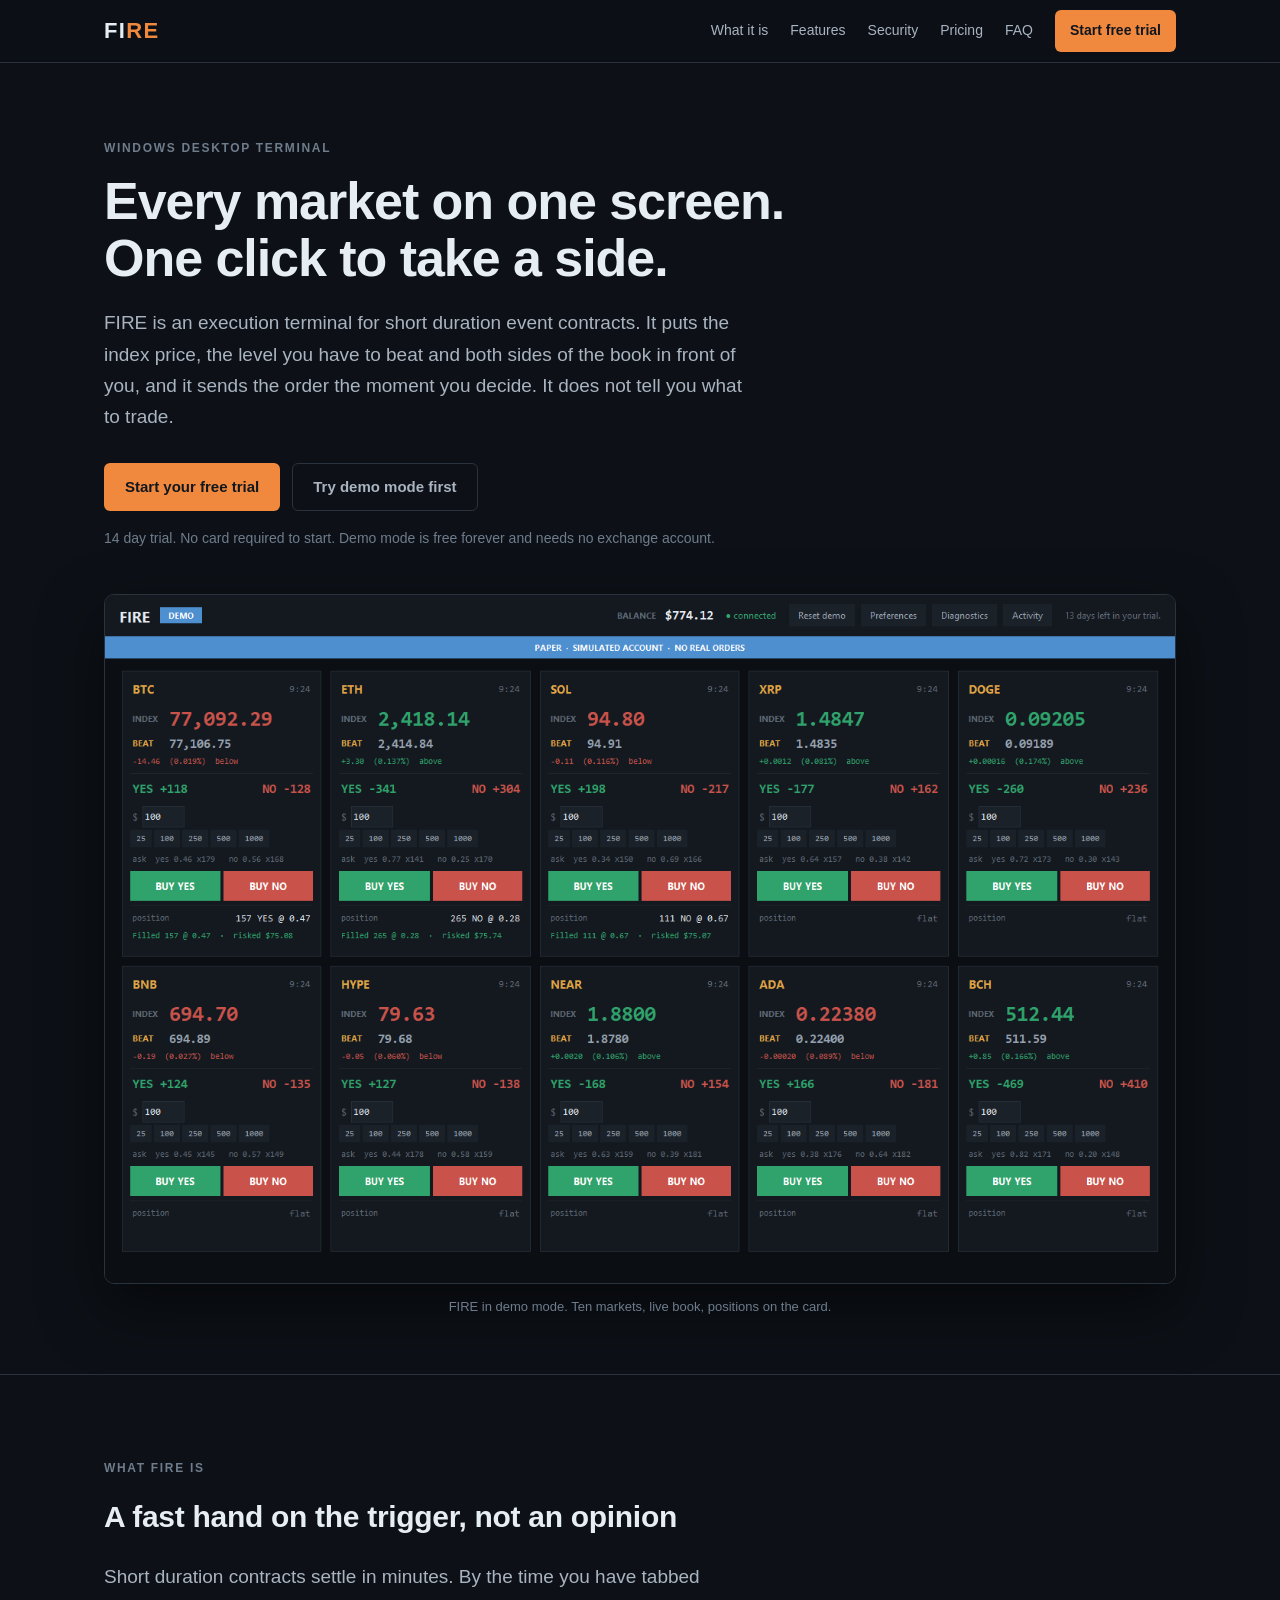
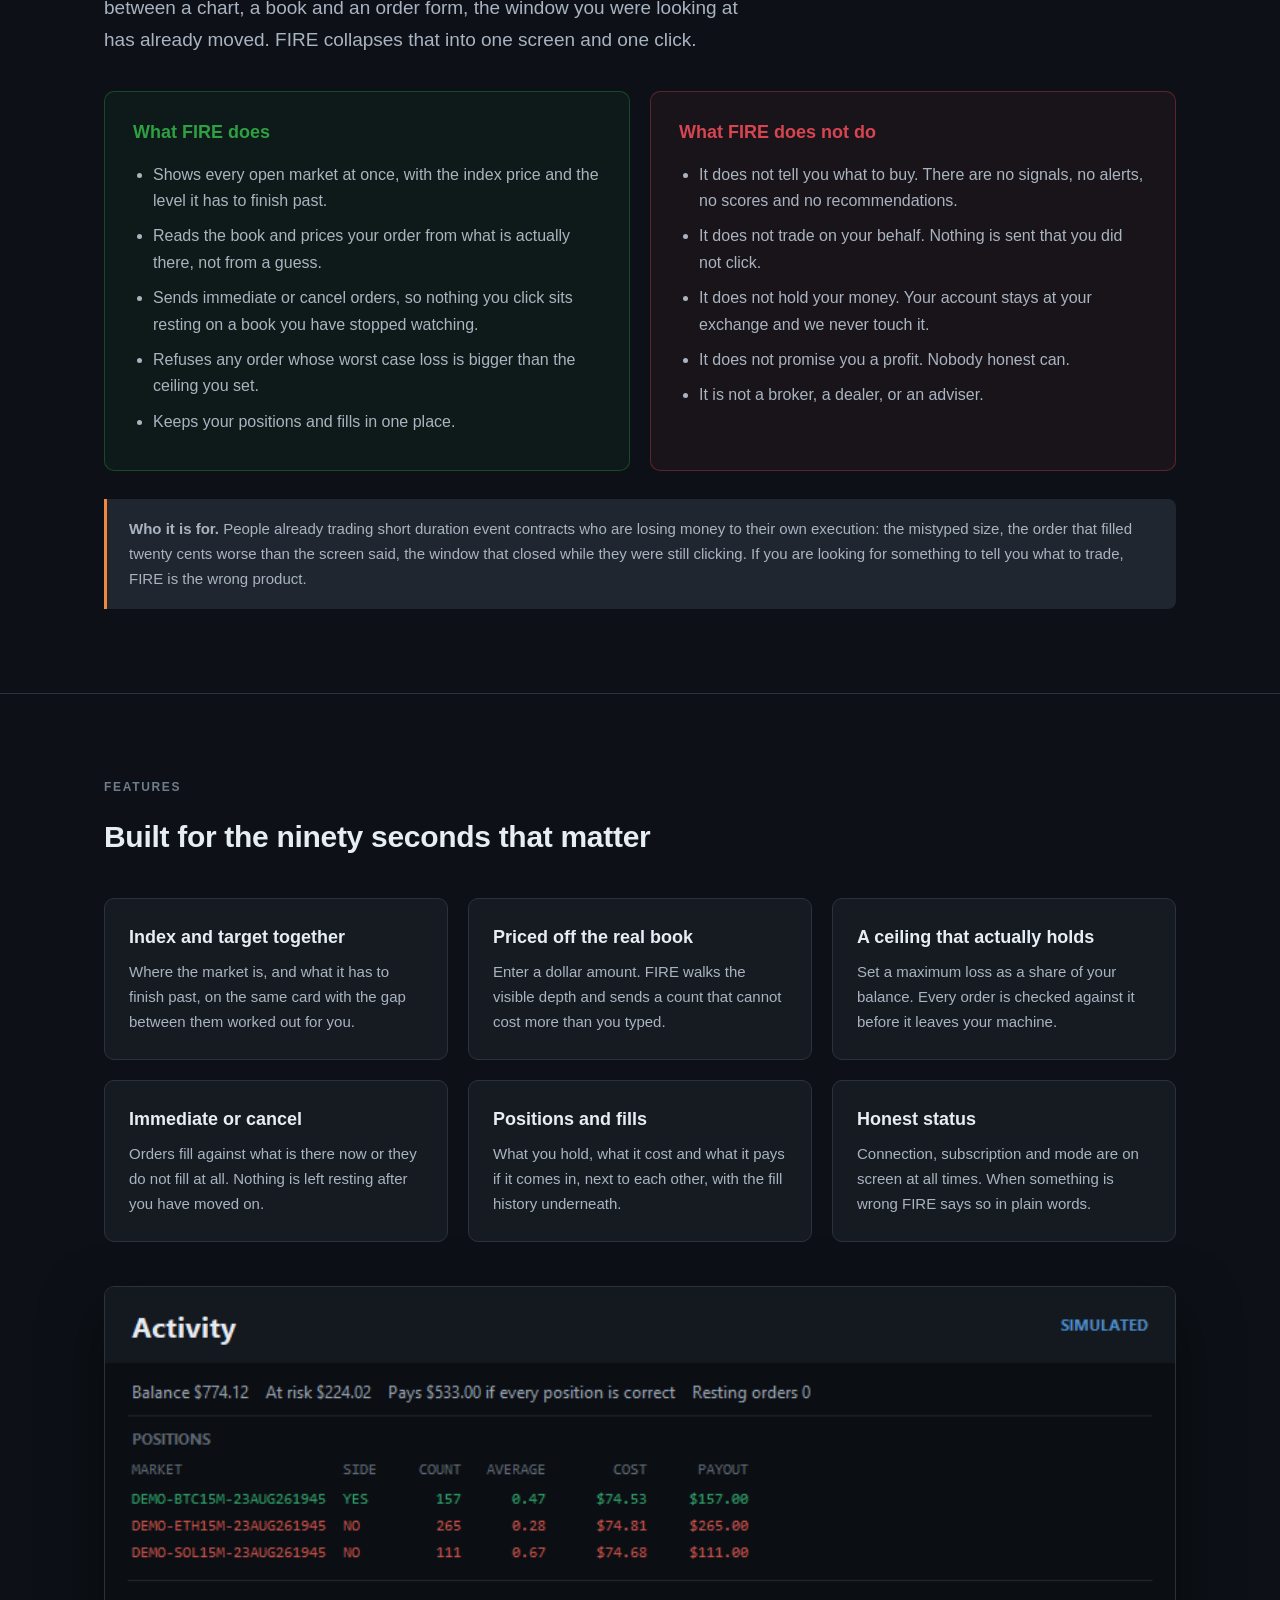
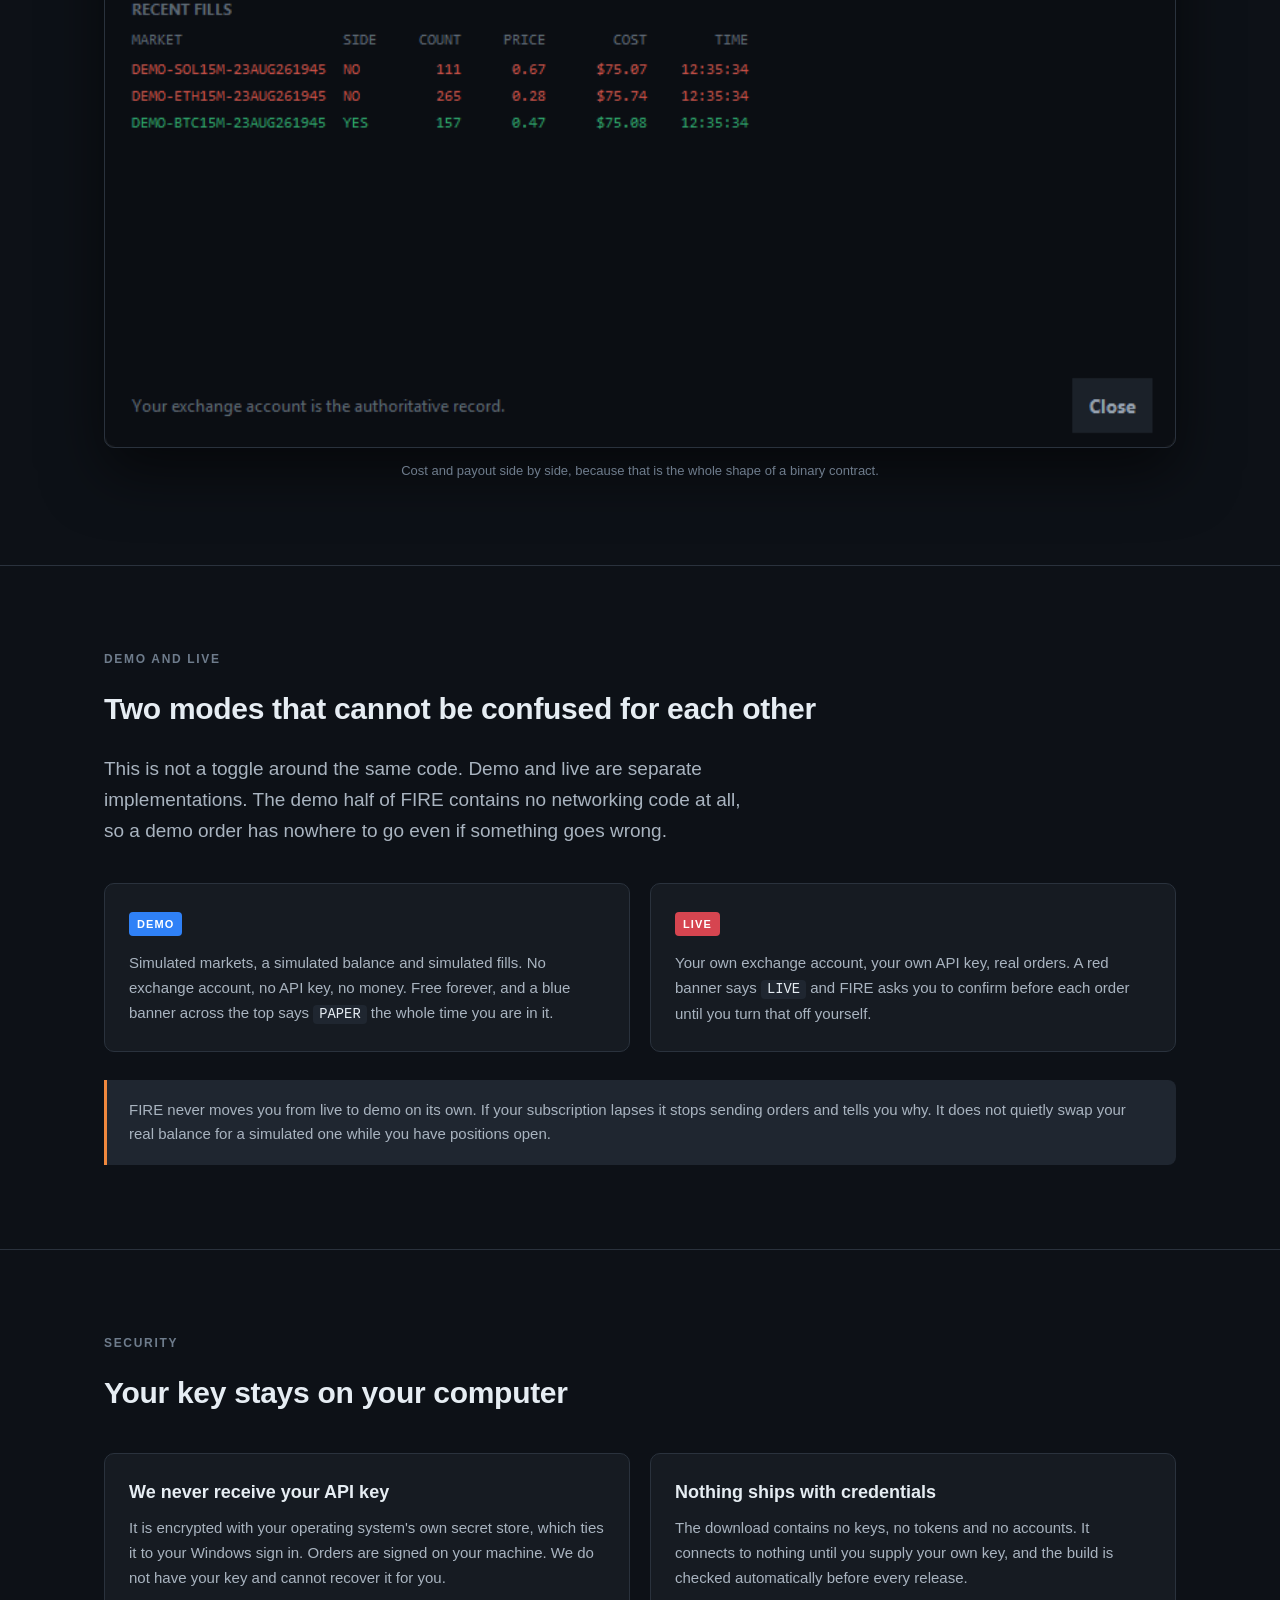
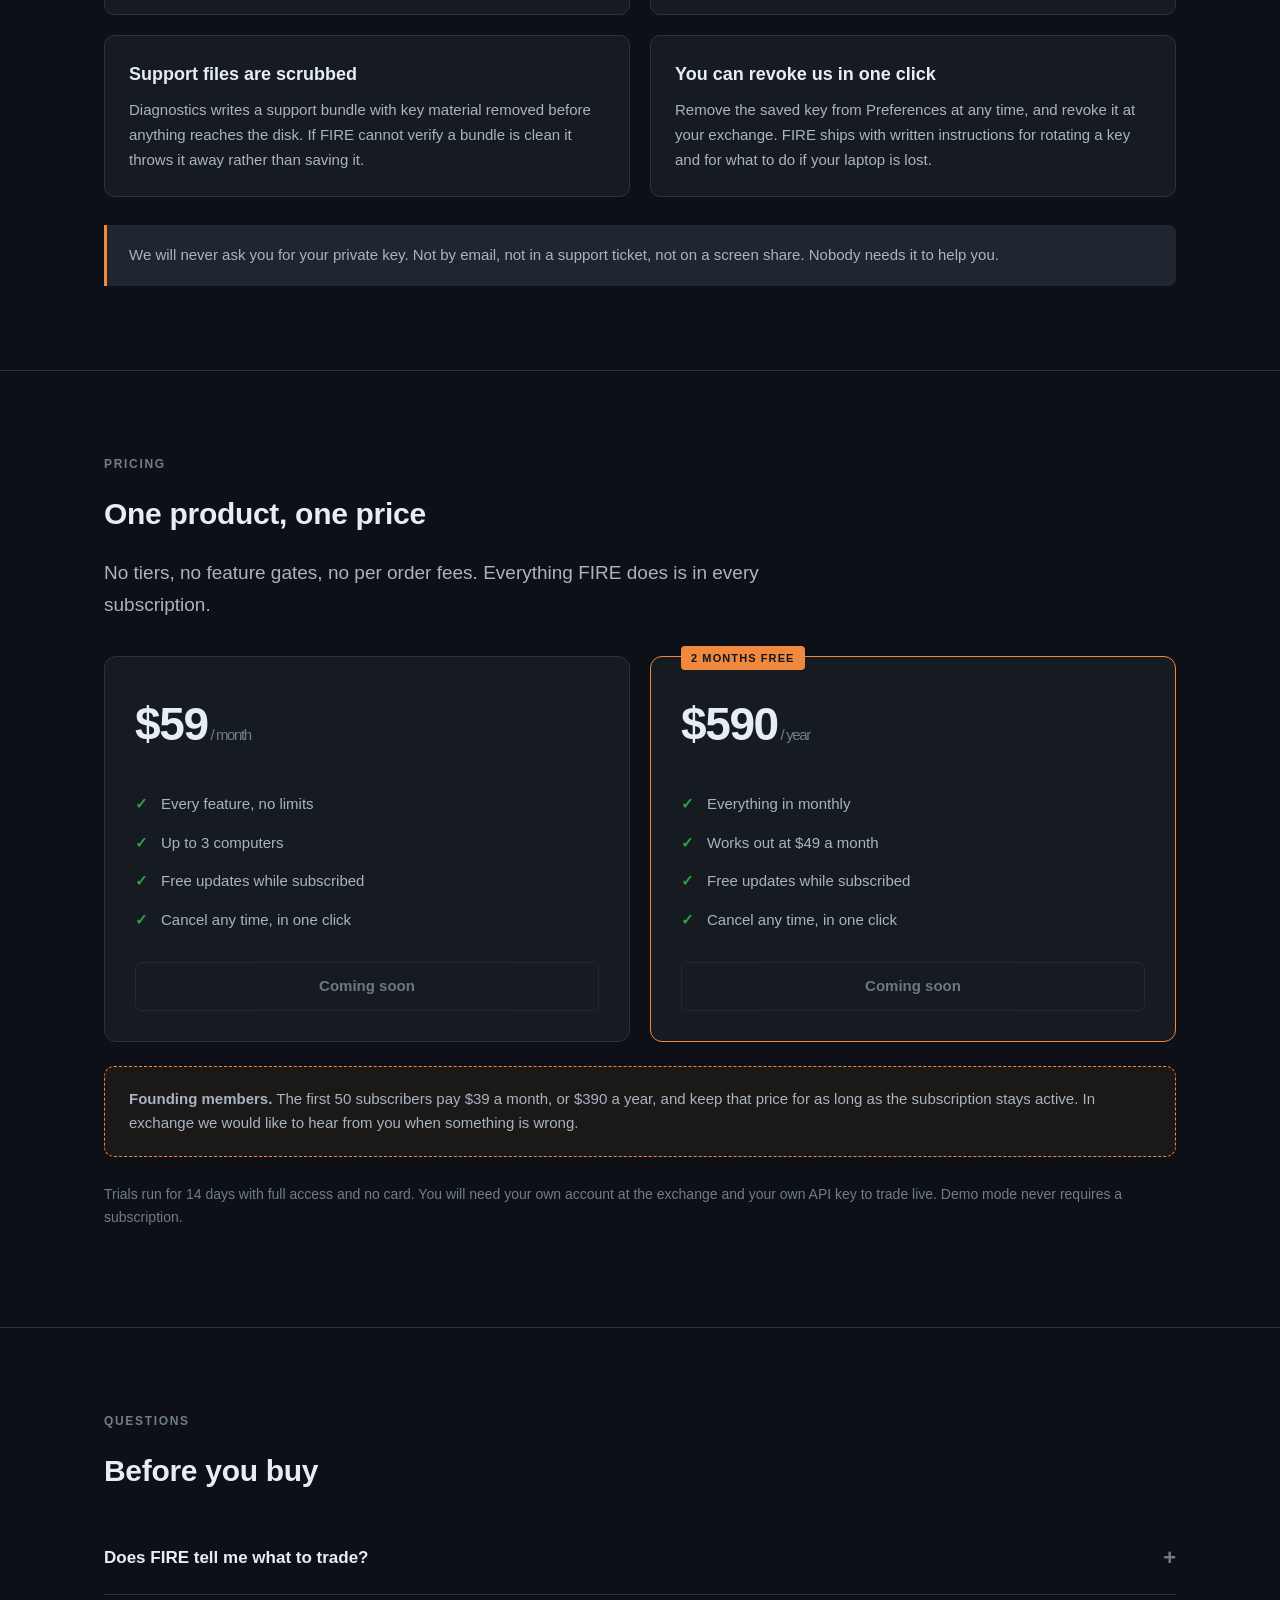
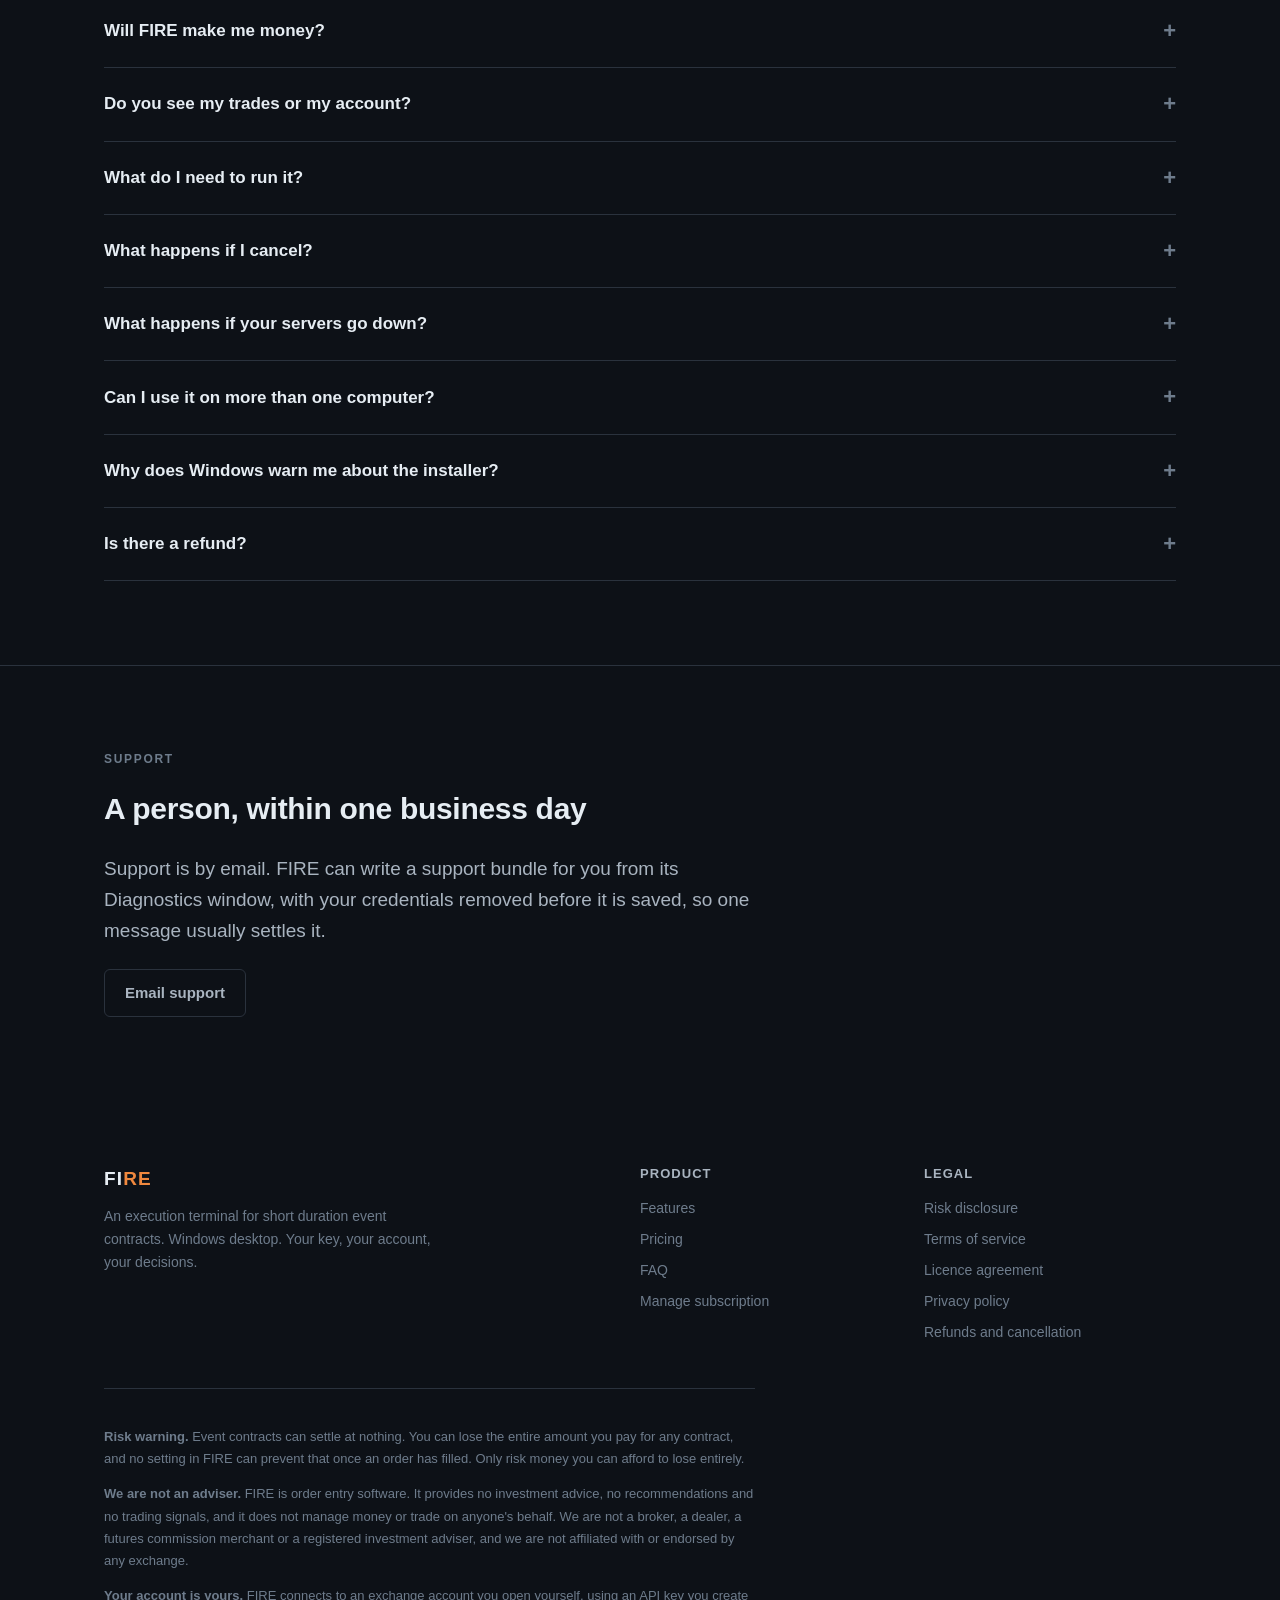
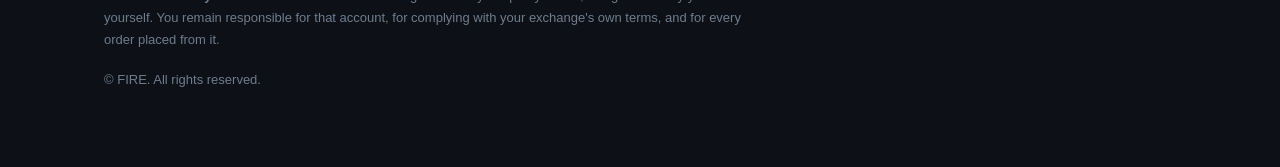
==== site/index.html @ d465eddd "Everything needed to sell FIRE, except the parts only Nima can do The website. Static, no framework," ====
<!doctype html>
<html lang="en">
<head>
<meta charset="utf-8">
<meta name="viewport" content="width=device-width, initial-scale=1">
<title>FIRE — execution terminal for short duration event contracts</title>
<meta name="description" content="FIRE is a Windows execution terminal for short duration event contracts. Every open market on one screen, one click to buy either side, and a loss ceiling checked before every order.">
<link rel="stylesheet" href="style.css">
</head>
<body>

<header>
  <div class="wrap bar">
    <div class="logo">FI<span>RE</span></div>
    <nav>
      <a href="#what">What it is</a>
      <a href="#features">Features</a>
      <a href="#security">Security</a>
      <a href="#pricing">Pricing</a>
      <a href="#faq">FAQ</a>
      <a class="btn btn-primary btn-sm" href="#pricing">Start free trial</a>
    </nav>
  </div>
</header>

<!-- ==================================================================== -->
<section class="hero">
  <div class="wrap">
    <div class="eyebrow">Windows desktop terminal</div>
    <h1>Every market on one screen.<br>One click to take a side.</h1>
    <p class="lede">
      FIRE is an execution terminal for short duration event contracts. It puts
      the index price, the level you have to beat and both sides of the book in
      front of you, and it sends the order the moment you decide. It does not
      tell you what to trade.
    </p>
    <div class="cta">
      <a class="btn btn-primary" href="#pricing">Start your free trial</a>
      <a class="btn btn-ghost" href="#demo">Try demo mode first</a>
    </div>
    <p class="hero-note">
      14 day trial. No card required to start. Demo mode is free forever and
      needs no exchange account.
    </p>

    <figure>
      <img src="img/terminal.png" alt="The FIRE terminal showing ten crypto markets with index price, strike, book prices and one click buy buttons">
      <figcaption>FIRE in demo mode. Ten markets, live book, positions on the card.</figcaption>
    </figure>
  </div>
</section>

<!-- ==================================================================== -->
<section id="what">
  <div class="wrap">
    <div class="eyebrow">What FIRE is</div>
    <h2>A fast hand on the trigger, not an opinion</h2>
    <p class="lede">
      Short duration contracts settle in minutes. By the time you have tabbed
      between a chart, a book and an order form, the window you were looking at
      has already moved. FIRE collapses that into one screen and one click.
    </p>

    <div class="grid g2" style="margin-top:36px">
      <div class="does">
        <h3>What FIRE does</h3>
        <ul>
          <li>Shows every open market at once, with the index price and the
              level it has to finish past.</li>
          <li>Reads the book and prices your order from what is actually there,
              not from a guess.</li>
          <li>Sends immediate or cancel orders, so nothing you click sits
              resting on a book you have stopped watching.</li>
          <li>Refuses any order whose worst case loss is bigger than the ceiling
              you set.</li>
          <li>Keeps your positions and fills in one place.</li>
        </ul>
      </div>
      <div class="doesnt">
        <h3>What FIRE does not do</h3>
        <ul>
          <li>It does not tell you what to buy. There are no signals, no
              alerts, no scores and no recommendations.</li>
          <li>It does not trade on your behalf. Nothing is sent that you did
              not click.</li>
          <li>It does not hold your money. Your account stays at your exchange
              and we never touch it.</li>
          <li>It does not promise you a profit. Nobody honest can.</li>
          <li>It is not a broker, a dealer, or an adviser.</li>
        </ul>
      </div>
    </div>

    <div class="callout">
      <strong>Who it is for.</strong> People already trading short duration
      event contracts who are losing money to their own execution: the mistyped
      size, the order that filled twenty cents worse than the screen said, the
      window that closed while they were still clicking. If you are looking for
      something to tell you what to trade, FIRE is the wrong product.
    </div>
  </div>
</section>

<!-- ==================================================================== -->
<section id="features">
  <div class="wrap">
    <div class="eyebrow">Features</div>
    <h2>Built for the ninety seconds that matter</h2>

    <div class="grid g3">
      <div class="card">
        <h3>Index and target together</h3>
        <p>Where the market is, and what it has to finish past, on the same
        card with the gap between them worked out for you.</p>
      </div>
      <div class="card">
        <h3>Priced off the real book</h3>
        <p>Enter a dollar amount. FIRE walks the visible depth and sends a
        count that cannot cost more than you typed.</p>
      </div>
      <div class="card">
        <h3>A ceiling that actually holds</h3>
        <p>Set a maximum loss as a share of your balance. Every order is checked
        against it before it leaves your machine.</p>
      </div>
      <div class="card">
        <h3>Immediate or cancel</h3>
        <p>Orders fill against what is there now or they do not fill at all.
        Nothing is left resting after you have moved on.</p>
      </div>
      <div class="card">
        <h3>Positions and fills</h3>
        <p>What you hold, what it cost and what it pays if it comes in, next to
        each other, with the fill history underneath.</p>
      </div>
      <div class="card">
        <h3>Honest status</h3>
        <p>Connection, subscription and mode are on screen at all times. When
        something is wrong FIRE says so in plain words.</p>
      </div>
    </div>

    <figure>
      <img src="img/activity.png" alt="The FIRE activity window listing open positions with cost and payout, and a list of recent fills">
      <figcaption>Cost and payout side by side, because that is the whole shape
      of a binary contract.</figcaption>
    </figure>
  </div>
</section>

<!-- ==================================================================== -->
<section id="demo">
  <div class="wrap">
    <div class="eyebrow">Demo and live</div>
    <h2>Two modes that cannot be confused for each other</h2>
    <p class="lede">
      This is not a toggle around the same code. Demo and live are separate
      implementations. The demo half of FIRE contains no networking code at
      all, so a demo order has nowhere to go even if something goes wrong.
    </p>

    <div class="grid g2" style="margin-top:36px">
      <div class="card">
        <h3><span class="tag tag-demo">Demo</span></h3>
        <p style="margin-top:14px">
          Simulated markets, a simulated balance and simulated fills. No
          exchange account, no API key, no money. Free forever, and a blue
          banner across the top says <span class="mono">PAPER</span> the whole
          time you are in it.
        </p>
      </div>
      <div class="card">
        <h3><span class="tag tag-live">Live</span></h3>
        <p style="margin-top:14px">
          Your own exchange account, your own API key, real orders. A red
          banner says <span class="mono">LIVE</span> and FIRE asks you to
          confirm before each order until you turn that off yourself.
        </p>
      </div>
    </div>

    <div class="callout">
      FIRE never moves you from live to demo on its own. If your subscription
      lapses it stops sending orders and tells you why. It does not quietly
      swap your real balance for a simulated one while you have positions open.
    </div>
  </div>
</section>

<!-- ==================================================================== -->
<section id="security">
  <div class="wrap">
    <div class="eyebrow">Security</div>
    <h2>Your key stays on your computer</h2>

    <div class="grid g2" style="margin-top:36px">
      <div class="card">
        <h3>We never receive your API key</h3>
        <p>It is encrypted with your operating system's own secret store, which
        ties it to your Windows sign in. Orders are signed on your machine. We
        do not have your key and cannot recover it for you.</p>
      </div>
      <div class="card">
        <h3>Nothing ships with credentials</h3>
        <p>The download contains no keys, no tokens and no accounts. It connects
        to nothing until you supply your own key, and the build is checked
        automatically before every release.</p>
      </div>
      <div class="card">
        <h3>Support files are scrubbed</h3>
        <p>Diagnostics writes a support bundle with key material removed before
        anything reaches the disk. If FIRE cannot verify a bundle is clean it
        throws it away rather than saving it.</p>
      </div>
      <div class="card">
        <h3>You can revoke us in one click</h3>
        <p>Remove the saved key from Preferences at any time, and revoke it at
        your exchange. FIRE ships with written instructions for rotating a key
        and for what to do if your laptop is lost.</p>
      </div>
    </div>

    <div class="callout">
      We will never ask you for your private key. Not by email, not in a support
      ticket, not on a screen share. Nobody needs it to help you.
    </div>
  </div>
</section>

<!-- ==================================================================== -->
<section id="pricing">
  <div class="wrap">
    <div class="eyebrow">Pricing</div>
    <h2>One product, one price</h2>
    <p class="lede">
      No tiers, no feature gates, no per order fees. Everything FIRE does is in
      every subscription.
    </p>

    <div class="prices">
      <div class="price">
        <div class="amount">$59<span class="per"> / month</span></div>
        <ul>
          <li>Every feature, no limits</li>
          <li>Up to 3 computers</li>
          <li>Free updates while subscribed</li>
          <li>Cancel any time, in one click</li>
        </ul>
        <a class="btn btn-ghost" href="#" data-plan="monthly">Start free trial</a>
      </div>

      <div class="price featured">
        <div class="flag">2 months free</div>
        <div class="amount">$590<span class="per"> / year</span></div>
        <ul>
          <li>Everything in monthly</li>
          <li>Works out at $49 a month</li>
          <li>Free updates while subscribed</li>
          <li>Cancel any time, in one click</li>
        </ul>
        <a class="btn btn-primary" href="#" data-plan="annual">Start free trial</a>
      </div>
    </div>

    <div class="founding">
      <strong>Founding members.</strong> The first 50 subscribers pay $39 a
      month, or $390 a year, and keep that price for as long as the subscription
      stays active. In exchange we would like to hear from you when something is
      wrong.
    </div>

    <p style="margin-top:26px; color:var(--text-faint); font-size:14px">
      Trials run for 14 days with full access and no card. You will need your
      own account at the exchange and your own API key to trade live. Demo mode
      never requires a subscription.
    </p>
  </div>
</section>

<!-- ==================================================================== -->
<section id="faq">
  <div class="wrap">
    <div class="eyebrow">Questions</div>
    <h2>Before you buy</h2>

    <div style="margin-top:26px">
      <details>
        <summary>Does FIRE tell me what to trade?</summary>
        <p>No, and it never will. FIRE has no signals, no scores, no alerts and
        no recommendations. It shows you the market and sends the order you
        click. Every trading decision is yours.</p>
      </details>
      <details>
        <summary>Will FIRE make me money?</summary>
        <p>We have no idea, and anyone who tells you otherwise about any trading
        product is selling you something. FIRE is a tool for placing orders
        faster and more precisely than a browser lets you. What you do with it
        is up to you, and you can lose the entire amount you risk on any
        contract.</p>
      </details>
      <details>
        <summary>Do you see my trades or my account?</summary>
        <p>No. FIRE runs on your computer and talks to your exchange directly
        using your key. We do not receive your orders, your positions, your
        balance or your key. The only thing our servers know about you is
        whether your subscription is paid.</p>
      </details>
      <details>
        <summary>What do I need to run it?</summary>
        <p>Windows 10 or 11 and an account at a supported exchange with an API
        key you create yourself. There is nothing to install beyond the
        installer: no Python, no command line, no configuration files.</p>
      </details>
      <details>
        <summary>What happens if I cancel?</summary>
        <p>You keep access until the end of the period you have paid for, then
        FIRE stops sending orders and tells you why. Nothing is closed and
        nothing is sold. Positions you hold stay open at your exchange, where
        you manage them as normal. Demo mode keeps working.</p>
      </details>
      <details>
        <summary>What happens if your servers go down?</summary>
        <p>FIRE keeps working. Your subscription is confirmed with a signed
        token that stays valid for several days without a check, precisely so
        an outage on our side cannot lock you out of a position on yours.</p>
      </details>
      <details>
        <summary>Can I use it on more than one computer?</summary>
        <p>Yes, up to three. If you need to move to a new machine beyond that,
        write to us and we will free one up.</p>
      </details>
      <details>
        <summary>Why does Windows warn me about the installer?</summary>
        <p>Windows shows that warning for any installer it has not seen many
        times before. Choose More info, then Run anyway. We are working on a
        signing certificate, which is what removes it.</p>
      </details>
      <details>
        <summary>Is there a refund?</summary>
        <p>The trial exists so you can find out before paying. If something is
        genuinely wrong in your first week of a paid subscription, write to us
        and we will refund it.</p>
      </details>
    </div>
  </div>
</section>

<!-- ==================================================================== -->
<section id="support">
  <div class="wrap">
    <div class="eyebrow">Support</div>
    <h2>A person, within one business day</h2>
    <p class="lede">
      Support is by email. FIRE can write a support bundle for you from its
      Diagnostics window, with your credentials removed before it is saved, so
      one message usually settles it.
    </p>
    <p style="margin-top:22px">
      <a class="btn btn-ghost" href="mailto:SUPPORT_EMAIL">Email support</a>
    </p>
  </div>
</section>

<!-- ==================================================================== -->
<footer>
  <div class="wrap">
    <div class="foot-grid">
      <div>
        <div class="logo" style="font-size:19px">FI<span>RE</span></div>
        <p style="margin-top:10px; max-width:44ch">
          An execution terminal for short duration event contracts. Windows
          desktop. Your key, your account, your decisions.
        </p>
      </div>
      <div>
        <h4>Product</h4>
        <ul>
          <li><a href="#features">Features</a></li>
          <li><a href="#pricing">Pricing</a></li>
          <li><a href="#faq">FAQ</a></li>
          <li><a href="/account">Manage subscription</a></li>
        </ul>
      </div>
      <div>
        <h4>Legal</h4>
        <ul>
          <li><a href="/legal/risk">Risk disclosure</a></li>
          <li><a href="/legal/terms">Terms of service</a></li>
          <li><a href="/legal/licence">Licence agreement</a></li>
          <li><a href="/legal/privacy">Privacy policy</a></li>
          <li><a href="/legal/refunds">Refunds and cancellation</a></li>
        </ul>
      </div>
    </div>

    <div class="disclaimer">
      <p><strong>Risk warning.</strong> Event contracts can settle at nothing.
      You can lose the entire amount you pay for any contract, and no setting in
      FIRE can prevent that once an order has filled. Only risk money you can
      afford to lose entirely.</p>
      <p><strong>We are not an adviser.</strong> FIRE is order entry software.
      It provides no investment advice, no recommendations and no trading
      signals, and it does not manage money or trade on anyone's behalf. We are
      not a broker, a dealer, a futures commission merchant or a registered
      investment adviser, and we are not affiliated with or endorsed by any
      exchange.</p>
      <p><strong>Your account is yours.</strong> FIRE connects to an exchange
      account you open yourself, using an API key you create yourself. You
      remain responsible for that account, for complying with your exchange's
      own terms, and for every order placed from it.</p>
      <p style="margin-top:18px">© FIRE. All rights reserved.</p>
    </div>
  </div>
</footer>

<script src="config.js"></script>
<script>
// Checkout is started by the licence service, which creates the Stripe session.
// The site never holds a Stripe key and never sees a card.
document.querySelectorAll('[data-plan]').forEach(function (el) {
  el.addEventListener('click', function (event) {
    event.preventDefault();
    var plan = el.getAttribute('data-plan');
    var original = el.textContent;
    el.textContent = 'Opening checkout...';
    fetch(window.FIRE_API + '/checkout', {
      method: 'POST',
      headers: { 'Content-Type': 'application/json' },
      body: JSON.stringify({ plan: plan })
    }).then(function (r) {
      if (!r.ok) { throw new Error('checkout unavailable'); }
      return r.json();
    }).then(function (data) {
      if (data.url) { window.location = data.url; }
      else { throw new Error('no url'); }
    }).catch(function () {
      el.textContent = original;
      alert('Checkout is not available at the moment. Please try again in a '
          + 'minute, or email support and we will sort it out.');
    });
  });
});
</script>
</body>
</html>
---- site/style.css ----
/* FIRE marketing site.
   One stylesheet, no framework, no external requests. The terminal's own
   palette, so the site and the product look like the same thing. */

:root {
  --ground: #0d1117;
  --panel: #161b22;
  --panel-hi: #1f2630;
  --rule: #2a323d;
  --text: #e6edf3;
  --text-dim: #a9b4c0;
  --text-faint: #6e7c8c;
  --accent: #f0883e;
  --yes: #2ea043;
  --no: #d64550;
  --live: #d64550;
  --demo: #2f81f7;
  --max: 1120px;
}

* { box-sizing: border-box; }

html { scroll-behavior: smooth; }

body {
  margin: 0;
  background: var(--ground);
  color: var(--text);
  font: 16px/1.65 -apple-system, BlinkMacSystemFont, "Segoe UI", Roboto,
        Helvetica, Arial, sans-serif;
  -webkit-font-smoothing: antialiased;
}

a { color: var(--accent); text-decoration: none; }
a:hover { text-decoration: underline; }

.wrap { max-width: var(--max); margin: 0 auto; padding: 0 24px; }

/* -- header ------------------------------------------------------------- */
header {
  position: sticky; top: 0; z-index: 50;
  background: rgba(13, 17, 23, 0.92);
  backdrop-filter: blur(8px);
  border-bottom: 1px solid var(--rule);
}
.bar { display: flex; align-items: center; gap: 28px; height: 62px; }
.logo {
  font-weight: 800; font-size: 22px; letter-spacing: 0.06em;
  color: var(--text);
}
.logo span { color: var(--accent); }
nav { display: flex; gap: 22px; margin-left: auto; align-items: center; }
nav a { color: var(--text-dim); font-size: 14px; }
nav a:hover { color: var(--text); text-decoration: none; }

.btn {
  display: inline-block; border-radius: 6px; font-weight: 600;
  padding: 11px 20px; font-size: 15px; border: 1px solid transparent;
  cursor: pointer; text-align: center;
}
.btn-primary { background: var(--accent); color: #12171e; }
.btn-primary:hover { background: #ff9a52; text-decoration: none; }
.btn-ghost { border-color: var(--rule); color: var(--text-dim); background: transparent; }
.btn-ghost:hover { border-color: var(--text-faint); color: var(--text); text-decoration: none; }
.btn-sm { padding: 8px 14px; font-size: 14px; }

/* -- sections ----------------------------------------------------------- */
section { padding: 84px 0; border-bottom: 1px solid var(--rule); }
section:last-of-type { border-bottom: 0; }
h1 { font-size: 52px; line-height: 1.1; margin: 0 0 20px; letter-spacing: -0.02em; }
h2 { font-size: 30px; margin: 0 0 12px; letter-spacing: -0.01em; }
h3 { font-size: 18px; margin: 0 0 8px; }
.lede { font-size: 19px; color: var(--text-dim); max-width: 62ch; }
.eyebrow {
  font-size: 12px; letter-spacing: 0.14em; text-transform: uppercase;
  color: var(--text-faint); margin-bottom: 14px; font-weight: 700;
}

.hero { padding-top: 76px; padding-bottom: 56px; }
.hero .cta { display: flex; gap: 12px; margin-top: 30px; flex-wrap: wrap; }
.hero-note { margin-top: 16px; font-size: 14px; color: var(--text-faint); }

figure { margin: 44px 0 0; }
figure img {
  width: 100%; height: auto; display: block;
  border: 1px solid var(--rule); border-radius: 10px;
  box-shadow: 0 24px 60px rgba(0, 0, 0, 0.55);
}
figcaption {
  margin-top: 12px; font-size: 13px; color: var(--text-faint); text-align: center;
}

.grid { display: grid; gap: 20px; margin-top: 36px; }
.g2 { grid-template-columns: repeat(2, 1fr); }
.g3 { grid-template-columns: repeat(3, 1fr); }

.card {
  background: var(--panel); border: 1px solid var(--rule);
  border-radius: 10px; padding: 24px;
}
.card h3 { color: var(--text); }
.card p { margin: 0; color: var(--text-dim); font-size: 15px; }

.does, .doesnt { border-radius: 10px; padding: 26px 28px; border: 1px solid var(--rule); }
.does { background: rgba(46, 160, 67, 0.06); border-color: rgba(46, 160, 67, 0.35); }
.doesnt { background: rgba(214, 69, 80, 0.06); border-color: rgba(214, 69, 80, 0.35); }
.does h3 { color: var(--yes); }
.doesnt h3 { color: var(--no); }
.does ul, .doesnt ul { margin: 14px 0 0; padding-left: 20px; color: var(--text-dim); }
.does li, .doesnt li { margin-bottom: 9px; }

.tag {
  display: inline-block; font-size: 11px; font-weight: 700; letter-spacing: 0.1em;
  padding: 3px 8px; border-radius: 4px; text-transform: uppercase;
}
.tag-demo { background: var(--demo); color: #fff; }
.tag-live { background: var(--live); color: #fff; }

/* -- pricing ------------------------------------------------------------ */
.prices { display: grid; grid-template-columns: repeat(2, 1fr); gap: 20px; margin-top: 36px; }
.price {
  background: var(--panel); border: 1px solid var(--rule);
  border-radius: 12px; padding: 30px; position: relative;
}
.price.featured { border-color: var(--accent); }
.price .flag {
  position: absolute; top: -11px; left: 30px; background: var(--accent);
  color: #12171e; font-size: 11px; font-weight: 800; letter-spacing: 0.1em;
  padding: 3px 10px; border-radius: 4px; text-transform: uppercase;
}
.amount { font-size: 46px; font-weight: 800; letter-spacing: -0.03em; }
.per { color: var(--text-faint); font-size: 15px; font-weight: 500; }
.price ul { list-style: none; padding: 0; margin: 22px 0; color: var(--text-dim); font-size: 15px; }
.price li { padding: 7px 0 7px 26px; position: relative; }
.price li::before {
  content: "✓"; position: absolute; left: 0; color: var(--yes); font-weight: 700;
}
.price .btn { width: 100%; }

.founding {
  margin-top: 24px; padding: 20px 24px; border-radius: 10px;
  border: 1px dashed var(--accent); background: rgba(240, 136, 62, 0.06);
  color: var(--text-dim); font-size: 15px;
}

/* -- faq ---------------------------------------------------------------- */
details {
  border-bottom: 1px solid var(--rule); padding: 18px 0;
}
details summary {
  cursor: pointer; font-weight: 600; font-size: 17px; list-style: none;
  display: flex; justify-content: space-between; align-items: center;
}
details summary::-webkit-details-marker { display: none; }
details summary::after { content: "+"; color: var(--text-faint); font-size: 22px; }
details[open] summary::after { content: "−"; }
details p { color: var(--text-dim); margin: 12px 0 0; max-width: 76ch; }

/* -- footer ------------------------------------------------------------- */
footer { padding: 46px 0 64px; color: var(--text-faint); font-size: 14px; }
.foot-grid { display: grid; grid-template-columns: 2fr 1fr 1fr; gap: 32px; }
footer h4 { color: var(--text-dim); font-size: 13px; letter-spacing: 0.08em;
            text-transform: uppercase; margin: 0 0 12px; }
footer ul { list-style: none; padding: 0; margin: 0; }
footer li { margin-bottom: 8px; }
footer a { color: var(--text-faint); }
.disclaimer {
  margin-top: 36px; padding-top: 24px; border-top: 1px solid var(--rule);
  font-size: 13px; line-height: 1.7; color: var(--text-faint); max-width: 90ch;
}

.callout {
  background: var(--panel-hi); border-left: 3px solid var(--accent);
  padding: 18px 22px; border-radius: 0 8px 8px 0; color: var(--text-dim);
  font-size: 15px; margin-top: 28px;
}

.pending {
  background: rgba(240, 136, 62, 0.08); border: 1px solid var(--accent);
  color: var(--text-dim); border-radius: 8px; padding: 14px 18px;
  font-size: 14px; text-align: center;
}

code, .mono {
  font-family: ui-monospace, "Cascadia Mono", Consolas, monospace;
  background: var(--panel-hi); padding: 2px 6px; border-radius: 4px;
  font-size: 0.92em; color: var(--text);
}

@media (max-width: 860px) {
  h1 { font-size: 38px; }
  .g2, .g3, .prices, .foot-grid { grid-template-columns: 1fr; }
  nav a:not(.btn) { display: none; }
  section { padding: 60px 0; }
}
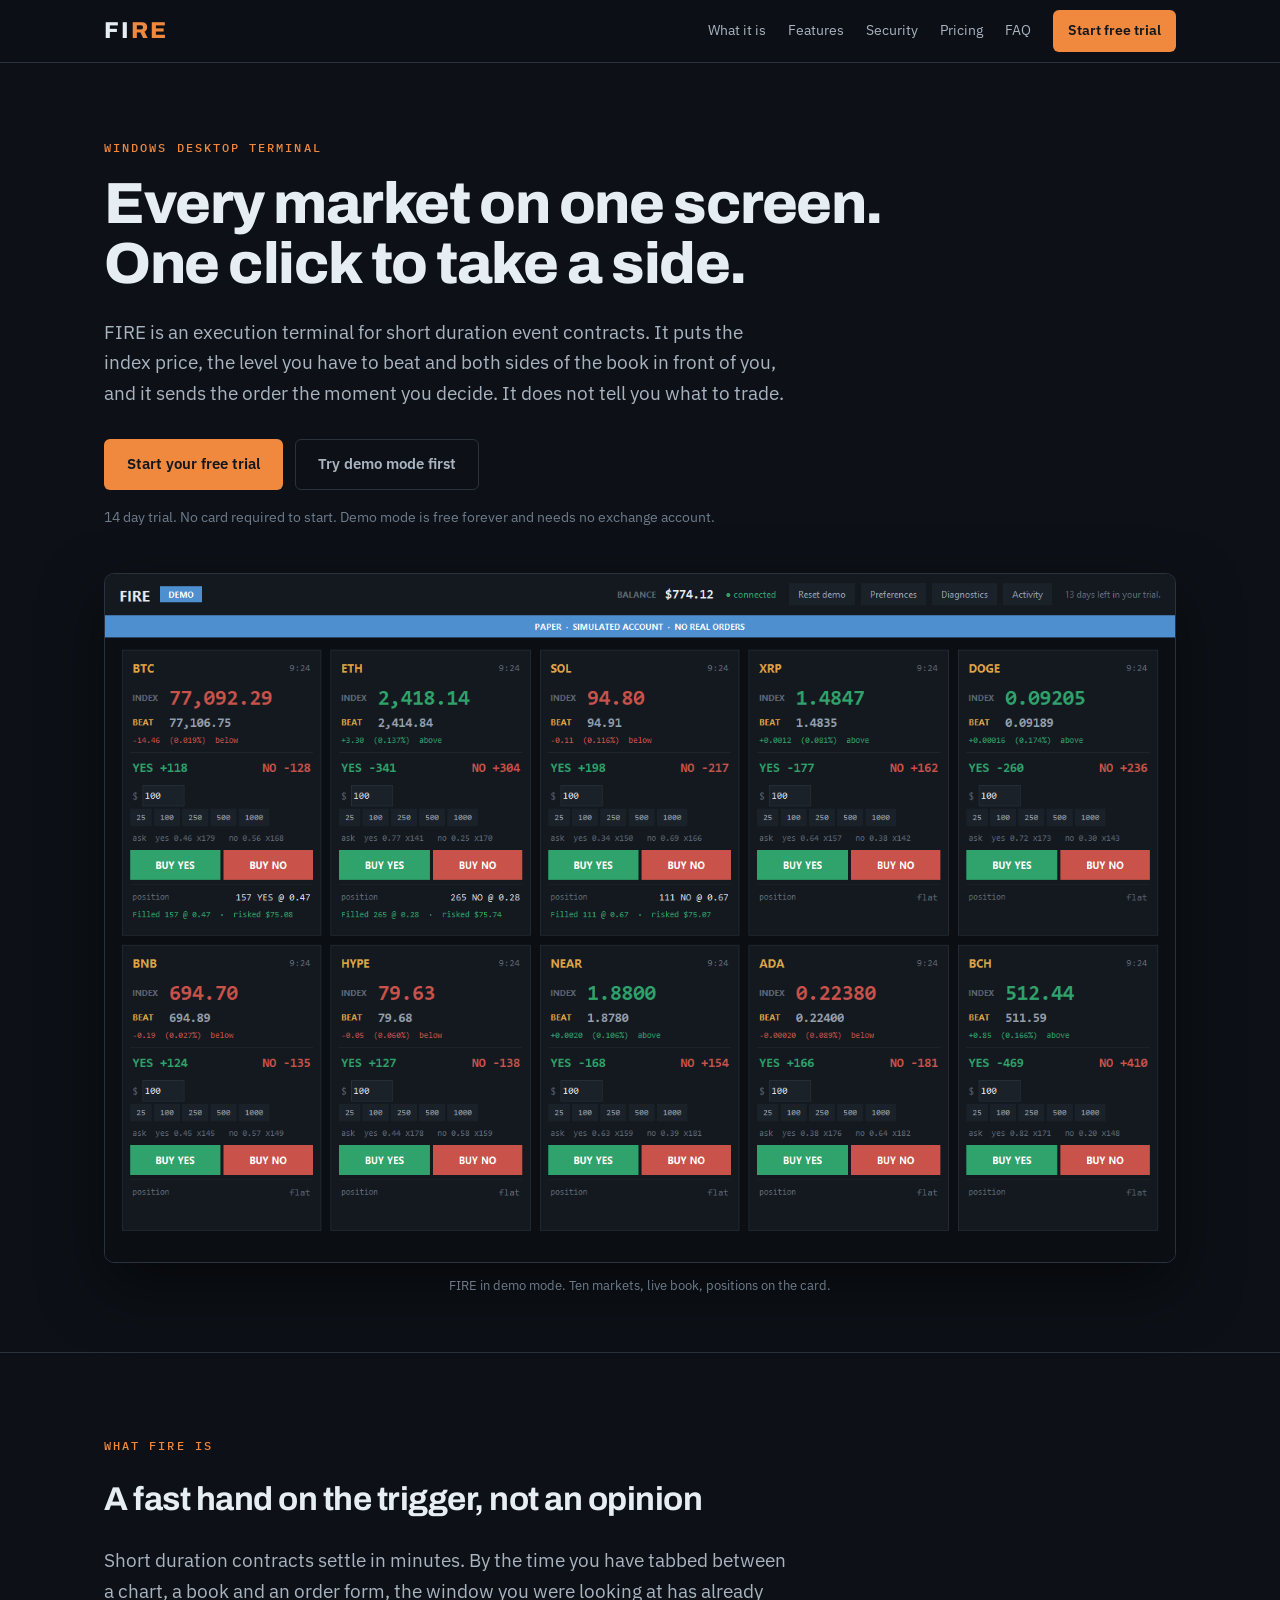
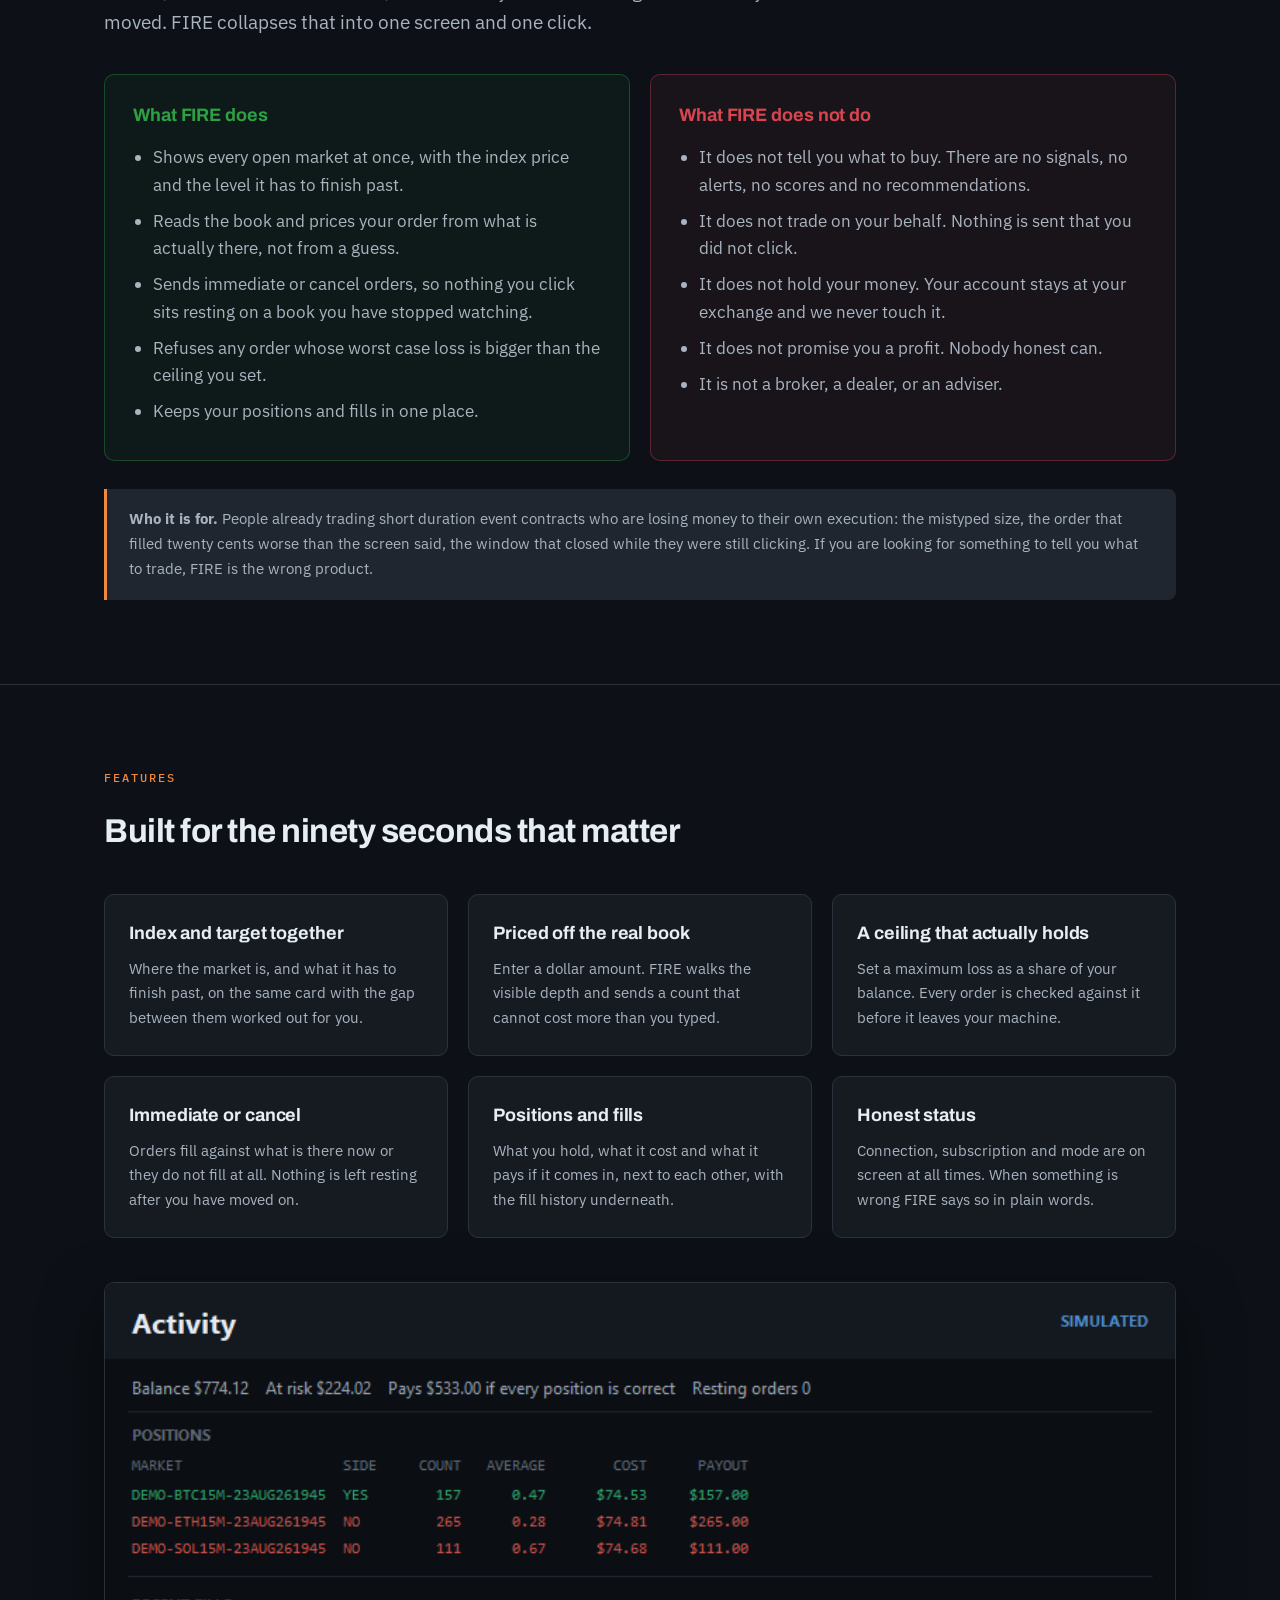
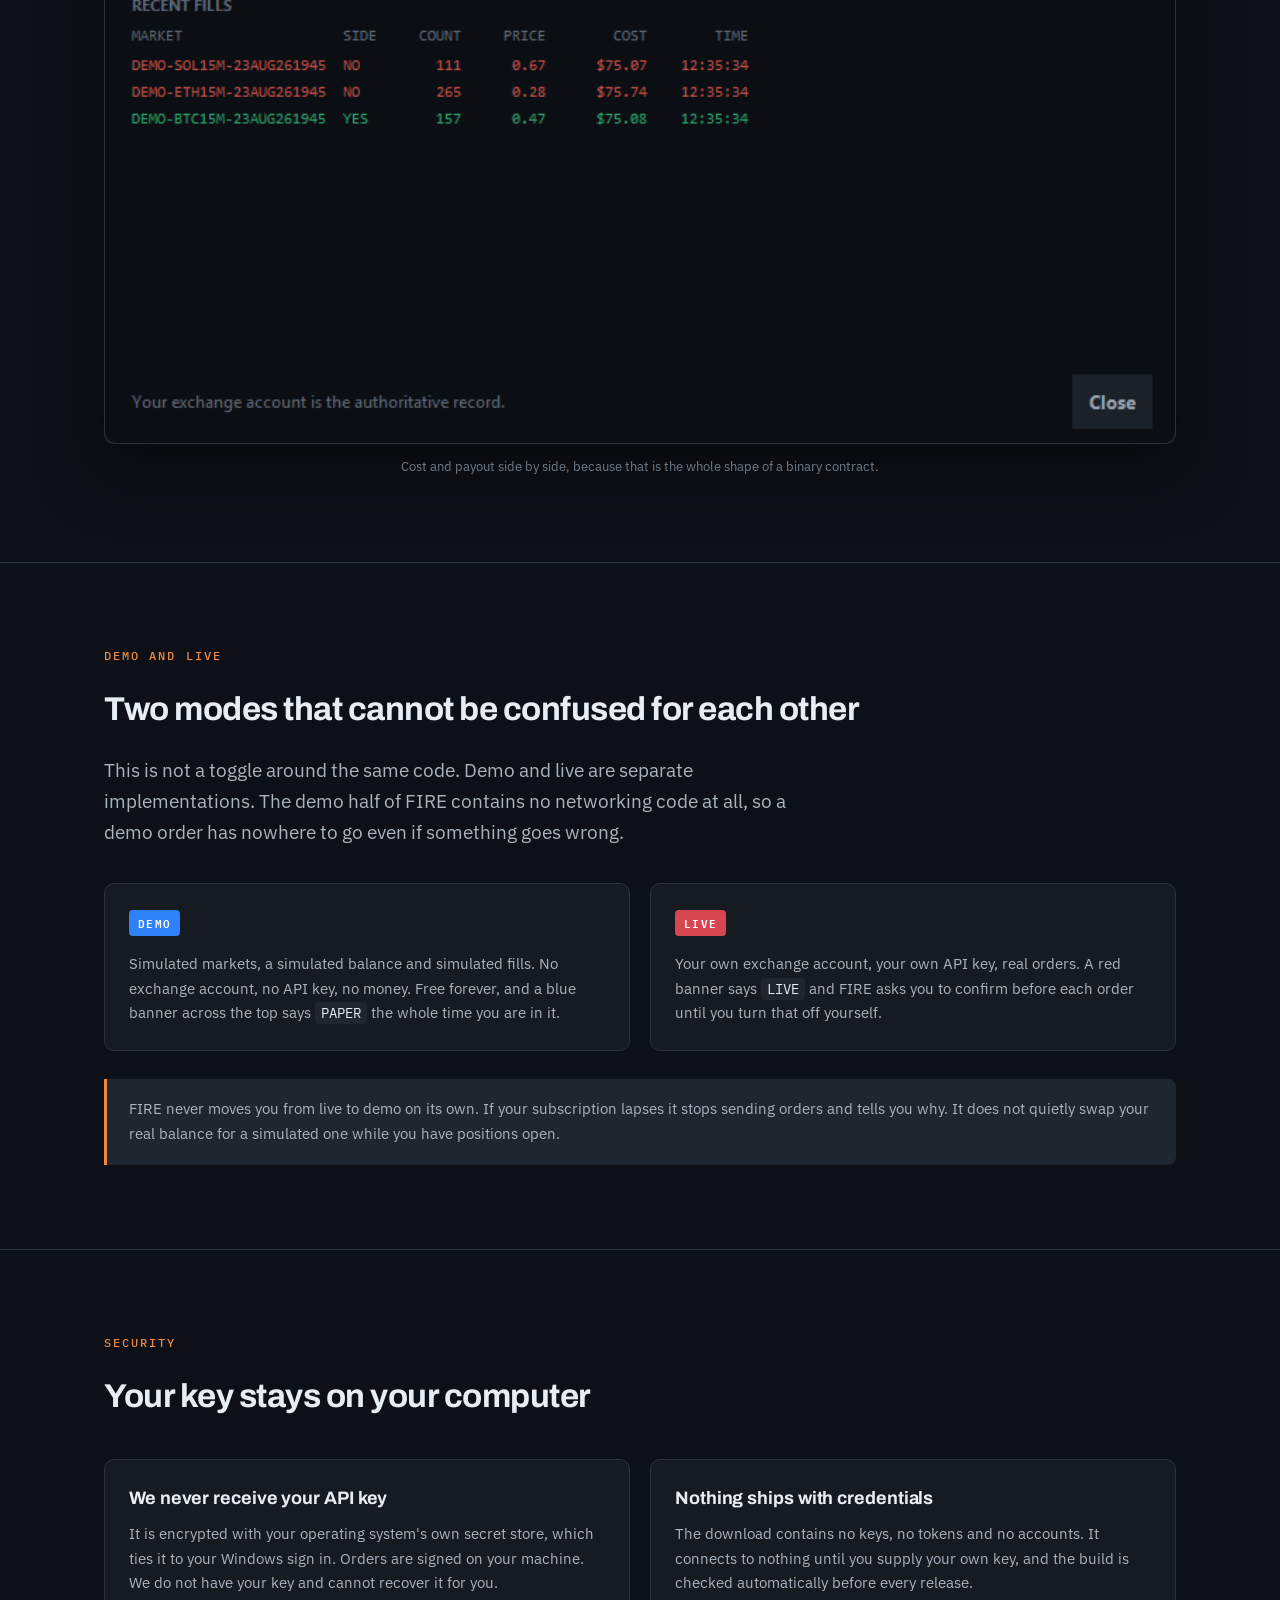
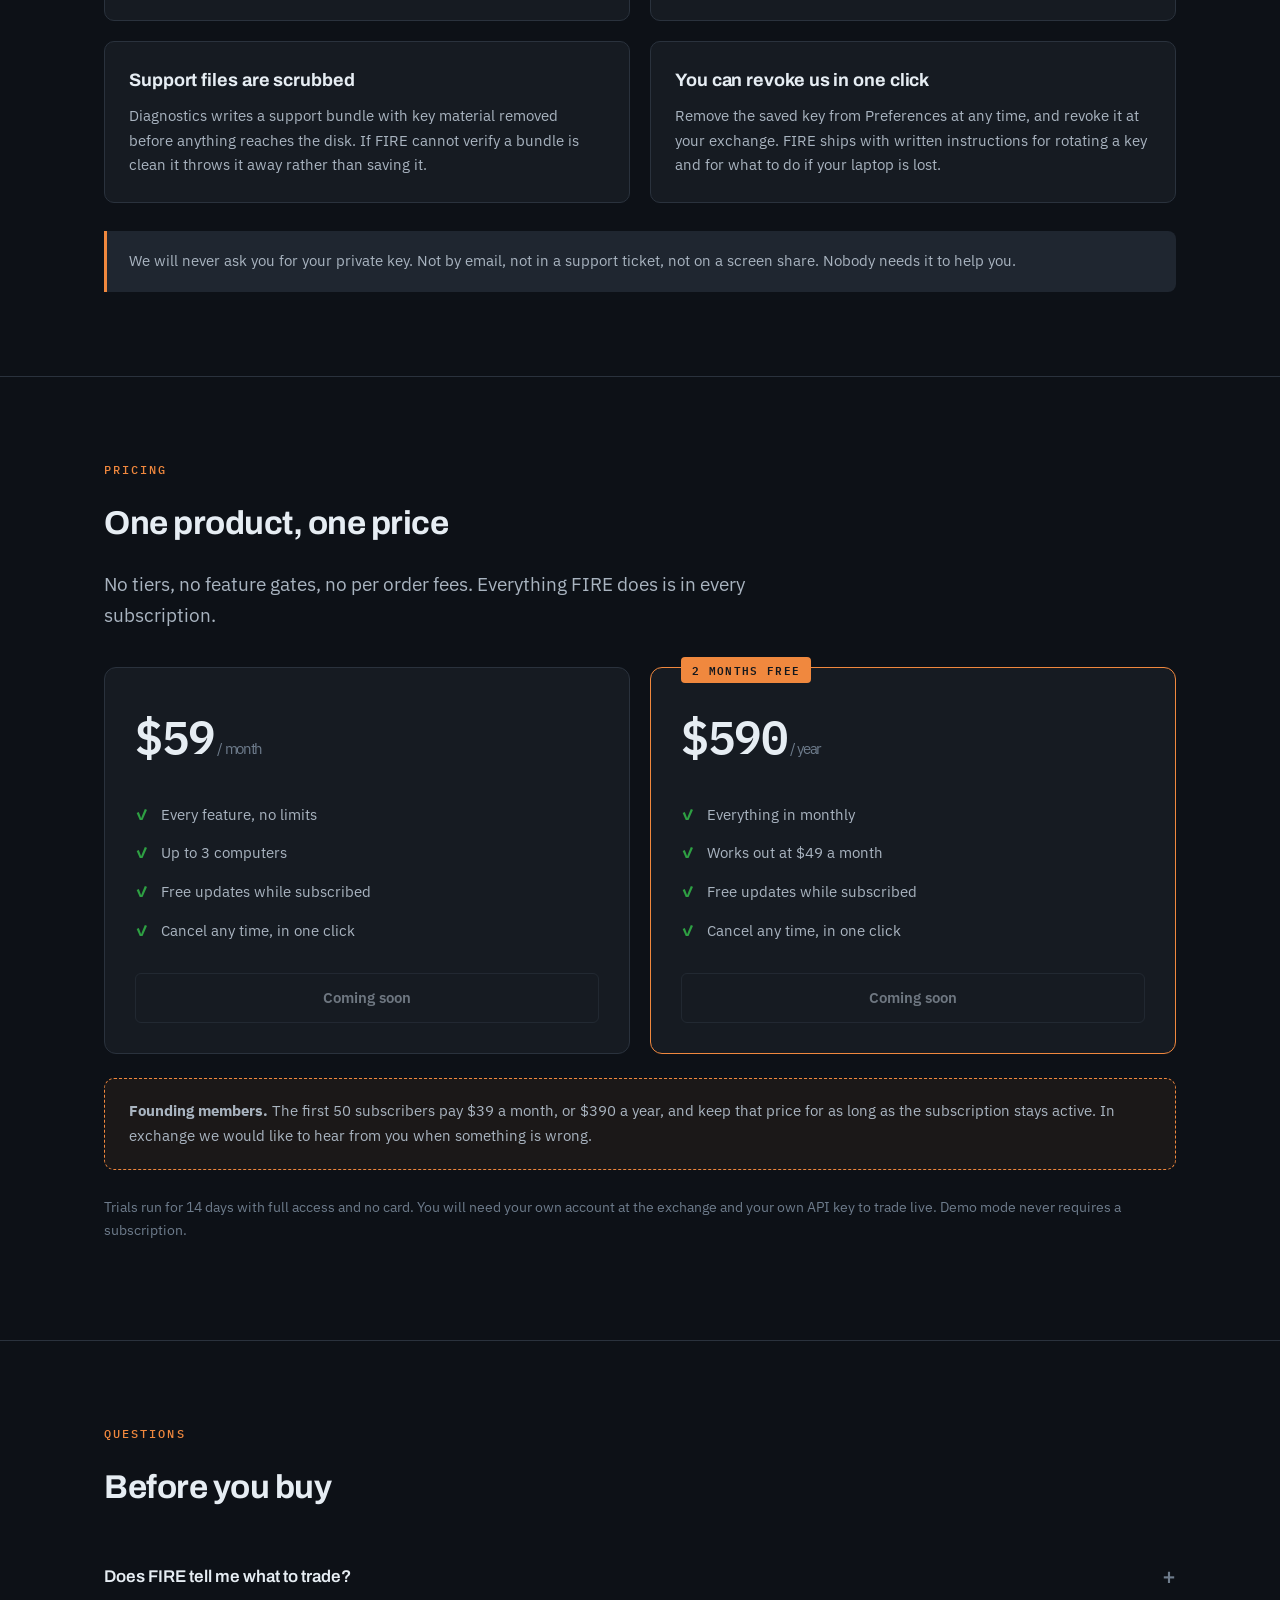
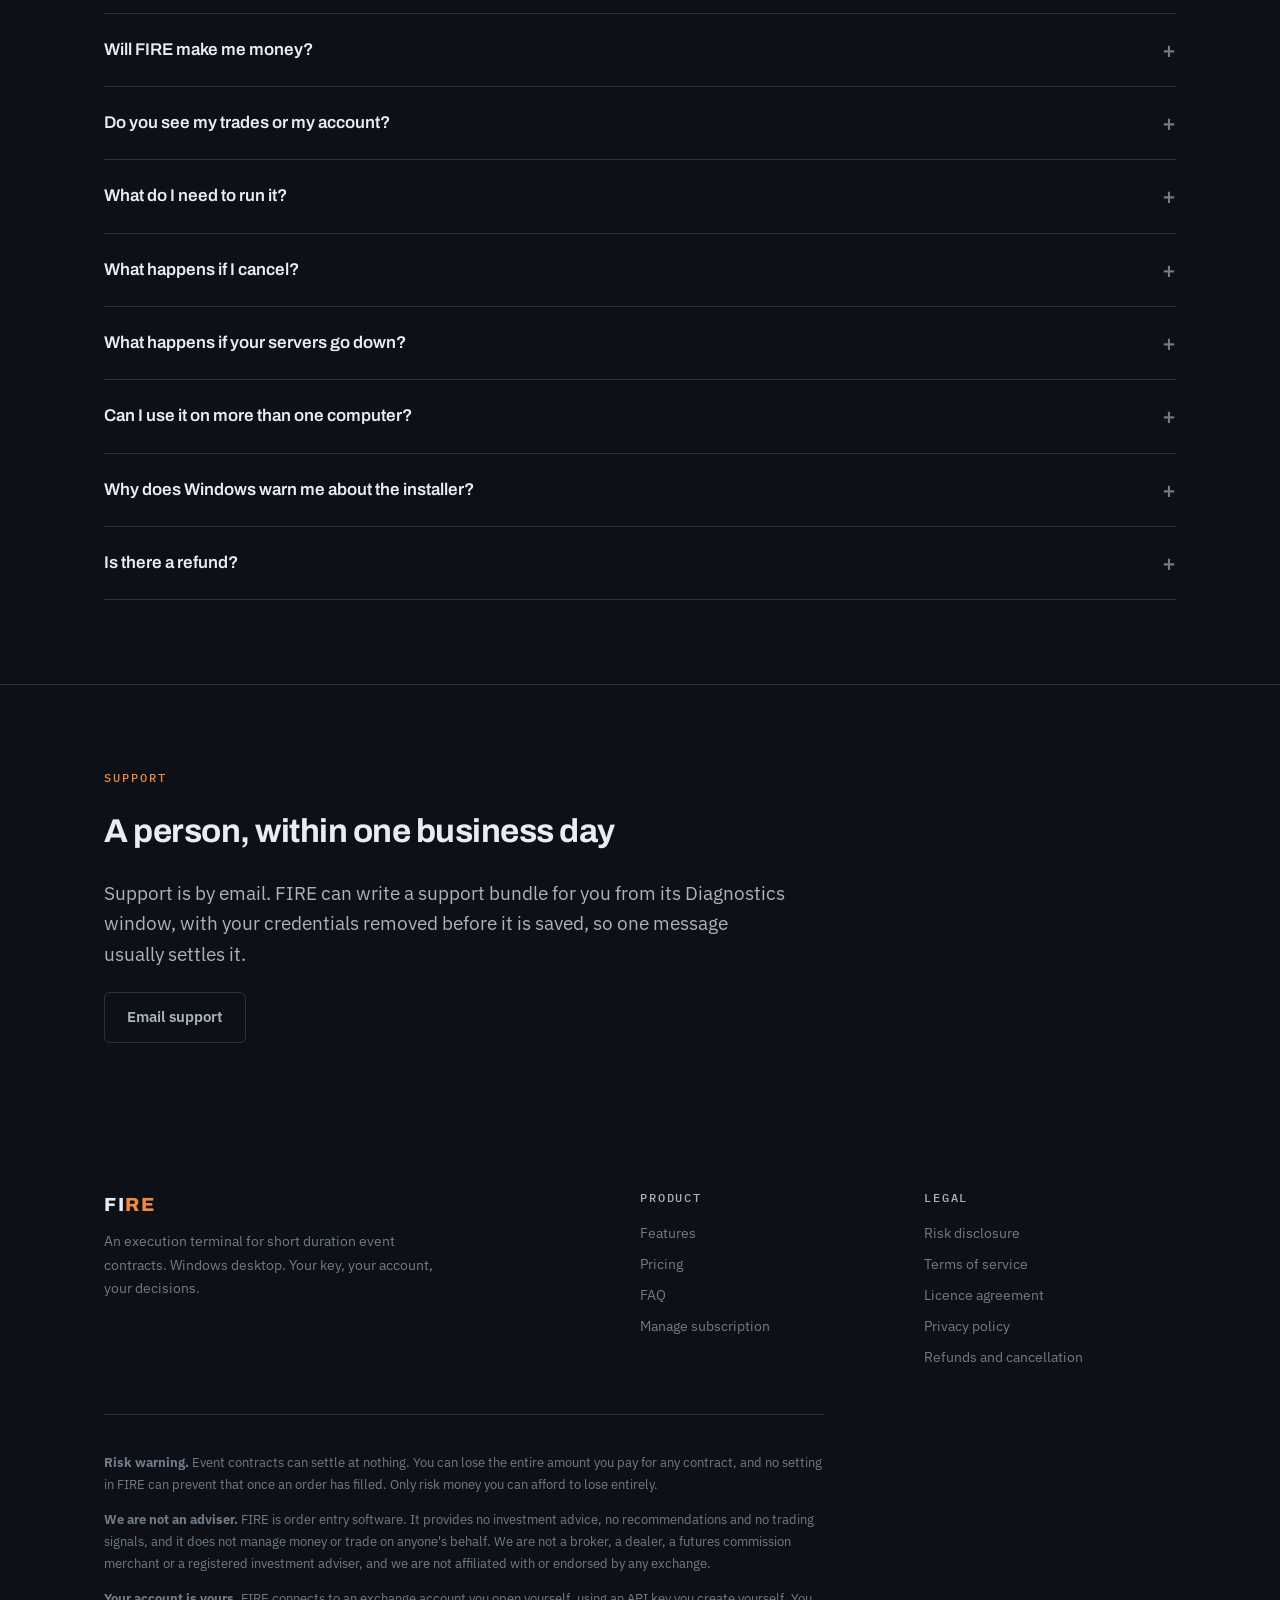
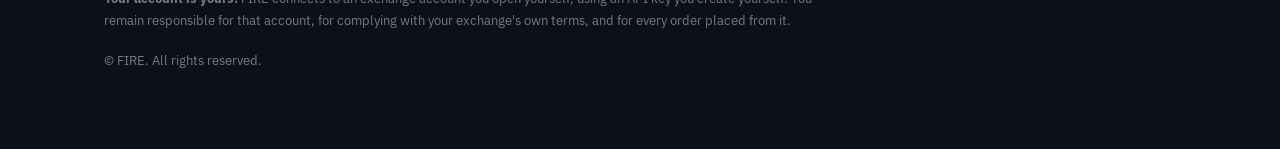
==== commit c823cde8: "Type system for the site, and a guard on the service boundary The site now borrows its type from the" ====
--- a/site/index.html
+++ b/site/index.html
@@ -5,6 +5,9 @@
 <meta name="viewport" content="width=device-width, initial-scale=1">
 <title>FIRE — execution terminal for short duration event contracts</title>
 <meta name="description" content="FIRE is a Windows execution terminal for short duration event contracts. Every open market on one screen, one click to buy either side, and a loss ceiling checked before every order.">
+<link rel="preconnect" href="https://fonts.googleapis.com">
+<link rel="preconnect" href="https://fonts.gstatic.com" crossorigin>
+<link rel="stylesheet" href="https://fonts.googleapis.com/css2?family=Archivo:wght@600;700;800&family=IBM+Plex+Mono:wght@400;500;600&family=IBM+Plex+Sans:wght@400;500;600&display=swap">
 <link rel="stylesheet" href="style.css">
 </head>
 <body>
--- a/site/style.css
+++ b/site/style.css
@@ -1,6 +1,16 @@
 /* FIRE marketing site.
-   One stylesheet, no framework, no external requests. The terminal's own
-   palette, so the site and the product look like the same thing. */
+   One stylesheet, no framework. The terminal's own palette and a type system
+   borrowed from the same world, so the site and the product read as one thing.
+
+   Archivo for headlines: an industrial grotesque with enough width and weight
+   to carry a price. IBM Plex Sans for reading, IBM Plex Mono for anything that
+   is data: eyebrows, prices, tickers, keys. The terminal itself sets its
+   numbers in a mono face, and the site does the same, so a screenshot sits
+   inside the page rather than on top of it.
+
+   Deliberately single theme. It is a dark terminal; a light version of this
+   page would be a different product. Every colour is painted explicitly so the
+   page holds on any host background. */
 
 :root {
   --ground: #0d1117;
@@ -16,6 +26,11 @@
   --live: #d64550;
   --demo: #2f81f7;
   --max: 1120px;
+
+  --display: "Archivo", "Helvetica Neue", Arial, sans-serif;
+  --body: "IBM Plex Sans", -apple-system, BlinkMacSystemFont, "Segoe UI",
+          Roboto, Helvetica, Arial, sans-serif;
+  --mono: "IBM Plex Mono", ui-monospace, "Cascadia Mono", Consolas, monospace;
 }
 
 * { box-sizing: border-box; }
@@ -26,9 +41,9 @@
   margin: 0;
   background: var(--ground);
   color: var(--text);
-  font: 16px/1.65 -apple-system, BlinkMacSystemFont, "Segoe UI", Roboto,
-        Helvetica, Arial, sans-serif;
+  font: 400 16.5px/1.65 var(--body);
   -webkit-font-smoothing: antialiased;
+  font-variant-numeric: tabular-nums;
 }
 
 a { color: var(--accent); text-decoration: none; }
@@ -45,7 +60,8 @@
 }
 .bar { display: flex; align-items: center; gap: 28px; height: 62px; }
 .logo {
-  font-weight: 800; font-size: 22px; letter-spacing: 0.06em;
+  font-family: var(--display);
+  font-weight: 800; font-size: 23px; letter-spacing: 0.08em;
   color: var(--text);
 }
 .logo span { color: var(--accent); }
@@ -55,9 +71,11 @@
 
 .btn {
   display: inline-block; border-radius: 6px; font-weight: 600;
-  padding: 11px 20px; font-size: 15px; border: 1px solid transparent;
-  cursor: pointer; text-align: center;
-}
+  padding: 12px 22px; font-size: 15px; border: 1px solid transparent;
+  cursor: pointer; text-align: center; font-family: var(--body);
+  transition: background-color .15s ease, border-color .15s ease, color .15s ease;
+}
+.btn:focus-visible { outline: 2px solid var(--accent); outline-offset: 3px; }
 .btn-primary { background: var(--accent); color: #12171e; }
 .btn-primary:hover { background: #ff9a52; text-decoration: none; }
 .btn-ghost { border-color: var(--rule); color: var(--text-dim); background: transparent; }
@@ -67,13 +85,25 @@
 /* -- sections ----------------------------------------------------------- */
 section { padding: 84px 0; border-bottom: 1px solid var(--rule); }
 section:last-of-type { border-bottom: 0; }
-h1 { font-size: 52px; line-height: 1.1; margin: 0 0 20px; letter-spacing: -0.02em; }
-h2 { font-size: 30px; margin: 0 0 12px; letter-spacing: -0.01em; }
-h3 { font-size: 18px; margin: 0 0 8px; }
-.lede { font-size: 19px; color: var(--text-dim); max-width: 62ch; }
+h1 {
+  font-family: var(--display); font-weight: 800;
+  font-size: clamp(38px, 5.4vw, 58px); line-height: 1.04;
+  margin: 0 0 22px; letter-spacing: -0.025em; text-wrap: balance;
+}
+h2 {
+  font-family: var(--display); font-weight: 700;
+  font-size: clamp(26px, 3vw, 33px); margin: 0 0 14px;
+  letter-spacing: -0.015em; text-wrap: balance;
+}
+h3 { font-family: var(--display); font-weight: 700; font-size: 18px;
+     margin: 0 0 8px; letter-spacing: -0.005em; }
+.lede { font-size: 19px; color: var(--text-dim); max-width: 62ch; line-height: 1.62; }
+/* Eyebrows are set in the data face on purpose: they are labels on an
+   instrument, not headings in an essay. */
 .eyebrow {
-  font-size: 12px; letter-spacing: 0.14em; text-transform: uppercase;
-  color: var(--text-faint); margin-bottom: 14px; font-weight: 700;
+  font-family: var(--mono);
+  font-size: 11.5px; letter-spacing: 0.18em; text-transform: uppercase;
+  color: var(--accent); margin-bottom: 16px; font-weight: 500;
 }
 
 .hero { padding-top: 76px; padding-bottom: 56px; }
@@ -110,8 +140,9 @@
 .does li, .doesnt li { margin-bottom: 9px; }
 
 .tag {
-  display: inline-block; font-size: 11px; font-weight: 700; letter-spacing: 0.1em;
-  padding: 3px 8px; border-radius: 4px; text-transform: uppercase;
+  display: inline-block; font-family: var(--mono); font-size: 11px;
+  font-weight: 600; letter-spacing: 0.12em;
+  padding: 4px 9px; border-radius: 4px; text-transform: uppercase;
 }
 .tag-demo { background: var(--demo); color: #fff; }
 .tag-live { background: var(--live); color: #fff; }
@@ -125,11 +156,16 @@
 .price.featured { border-color: var(--accent); }
 .price .flag {
   position: absolute; top: -11px; left: 30px; background: var(--accent);
-  color: #12171e; font-size: 11px; font-weight: 800; letter-spacing: 0.1em;
-  padding: 3px 10px; border-radius: 4px; text-transform: uppercase;
-}
-.amount { font-size: 46px; font-weight: 800; letter-spacing: -0.03em; }
-.per { color: var(--text-faint); font-size: 15px; font-weight: 500; }
+  color: #12171e; font-family: var(--mono); font-size: 11px; font-weight: 600;
+  letter-spacing: 0.12em; padding: 4px 11px; border-radius: 4px;
+  text-transform: uppercase;
+}
+.amount {
+  font-family: var(--mono); font-size: 46px; font-weight: 600;
+  letter-spacing: -0.03em; color: var(--text);
+}
+.per { color: var(--text-faint); font-size: 15px; font-weight: 400;
+       font-family: var(--body); }
 .price ul { list-style: none; padding: 0; margin: 22px 0; color: var(--text-dim); font-size: 15px; }
 .price li { padding: 7px 0 7px 26px; position: relative; }
 .price li::before {
@@ -149,6 +185,7 @@
 }
 details summary {
   cursor: pointer; font-weight: 600; font-size: 17px; list-style: none;
+  font-family: var(--display);
   display: flex; justify-content: space-between; align-items: center;
 }
 details summary::-webkit-details-marker { display: none; }
@@ -159,8 +196,9 @@
 /* -- footer ------------------------------------------------------------- */
 footer { padding: 46px 0 64px; color: var(--text-faint); font-size: 14px; }
 .foot-grid { display: grid; grid-template-columns: 2fr 1fr 1fr; gap: 32px; }
-footer h4 { color: var(--text-dim); font-size: 13px; letter-spacing: 0.08em;
-            text-transform: uppercase; margin: 0 0 12px; }
+footer h4 { color: var(--text-dim); font-family: var(--mono); font-size: 11.5px;
+            letter-spacing: 0.16em; text-transform: uppercase; margin: 0 0 14px;
+            font-weight: 500; }
 footer ul { list-style: none; padding: 0; margin: 0; }
 footer li { margin-bottom: 8px; }
 footer a { color: var(--text-faint); }
@@ -182,7 +220,7 @@
 }
 
 code, .mono {
-  font-family: ui-monospace, "Cascadia Mono", Consolas, monospace;
+  font-family: var(--mono);
   background: var(--panel-hi); padding: 2px 6px; border-radius: 4px;
   font-size: 0.92em; color: var(--text);
 }
@@ -193,3 +231,8 @@
   nav a:not(.btn) { display: none; }
   section { padding: 60px 0; }
 }
+
+@media (prefers-reduced-motion: reduce) {
+  html { scroll-behavior: auto; }
+  * { transition: none !important; animation: none !important; }
+}
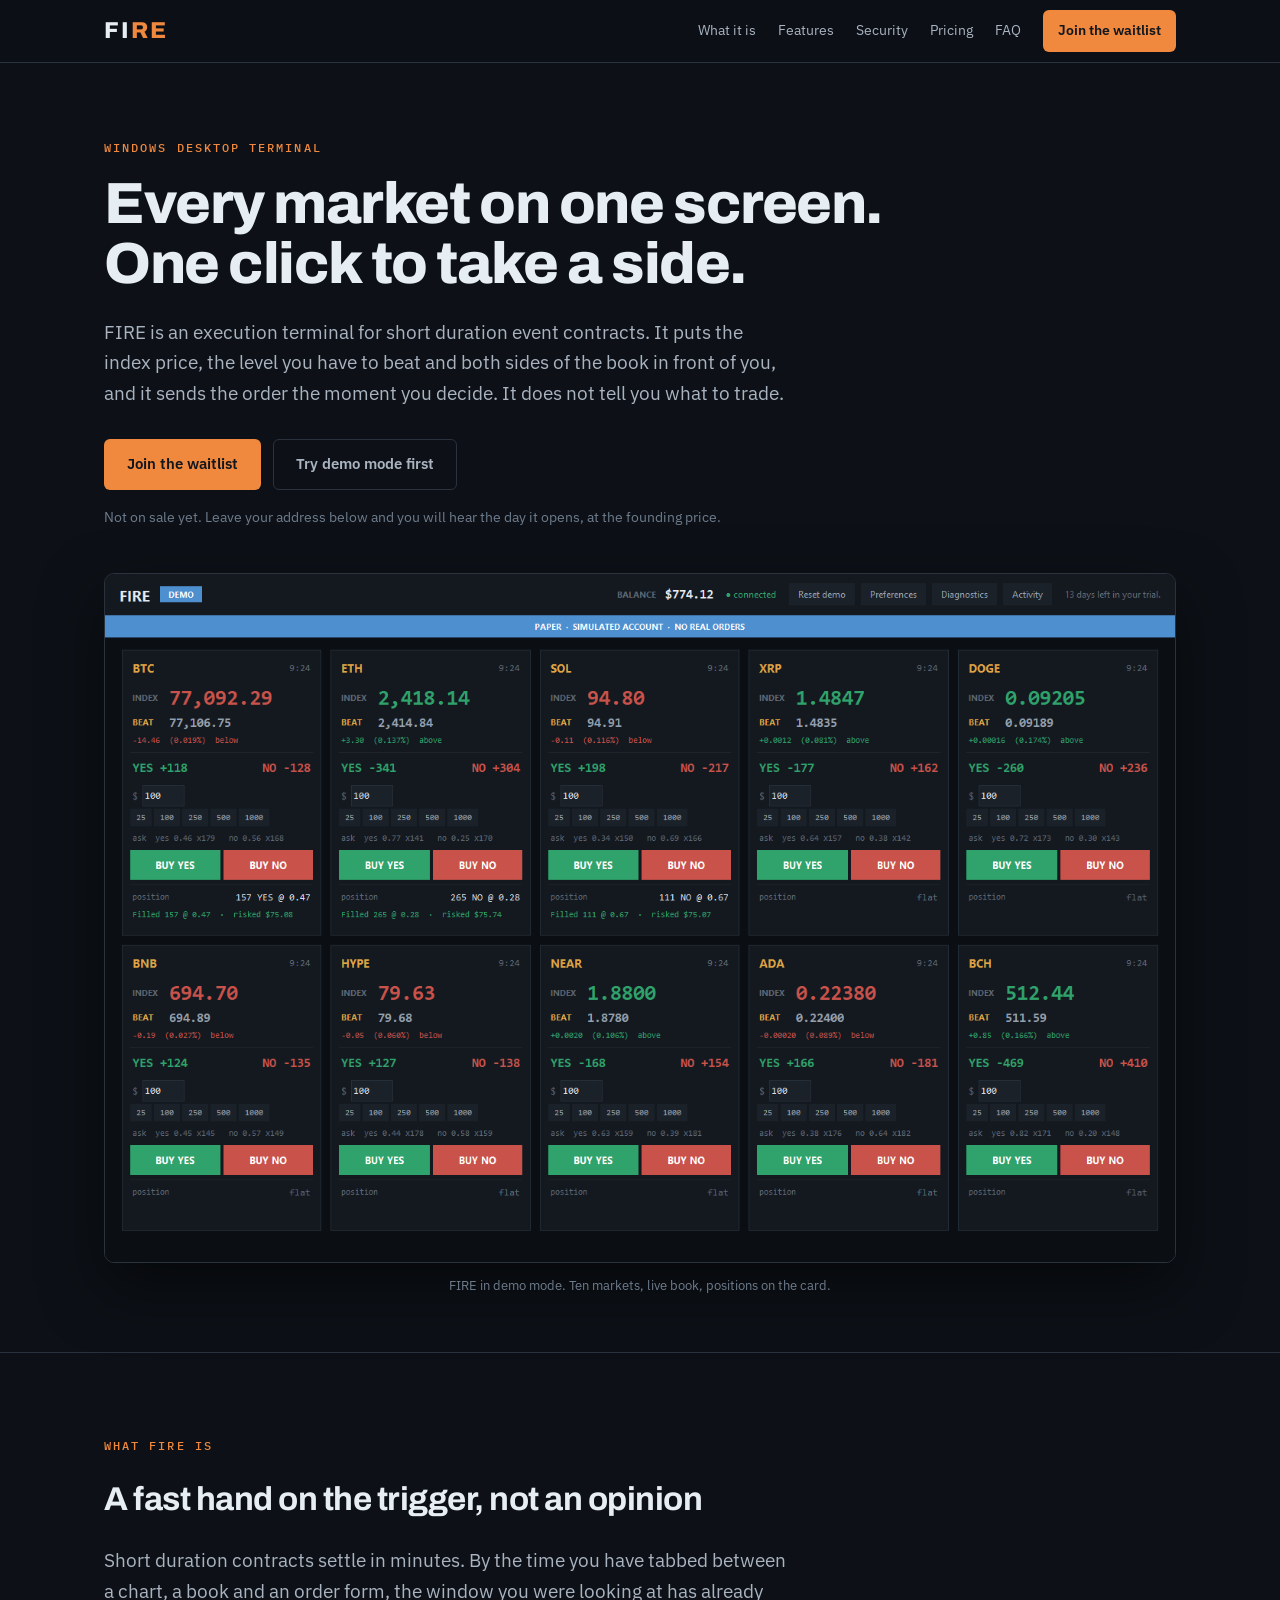
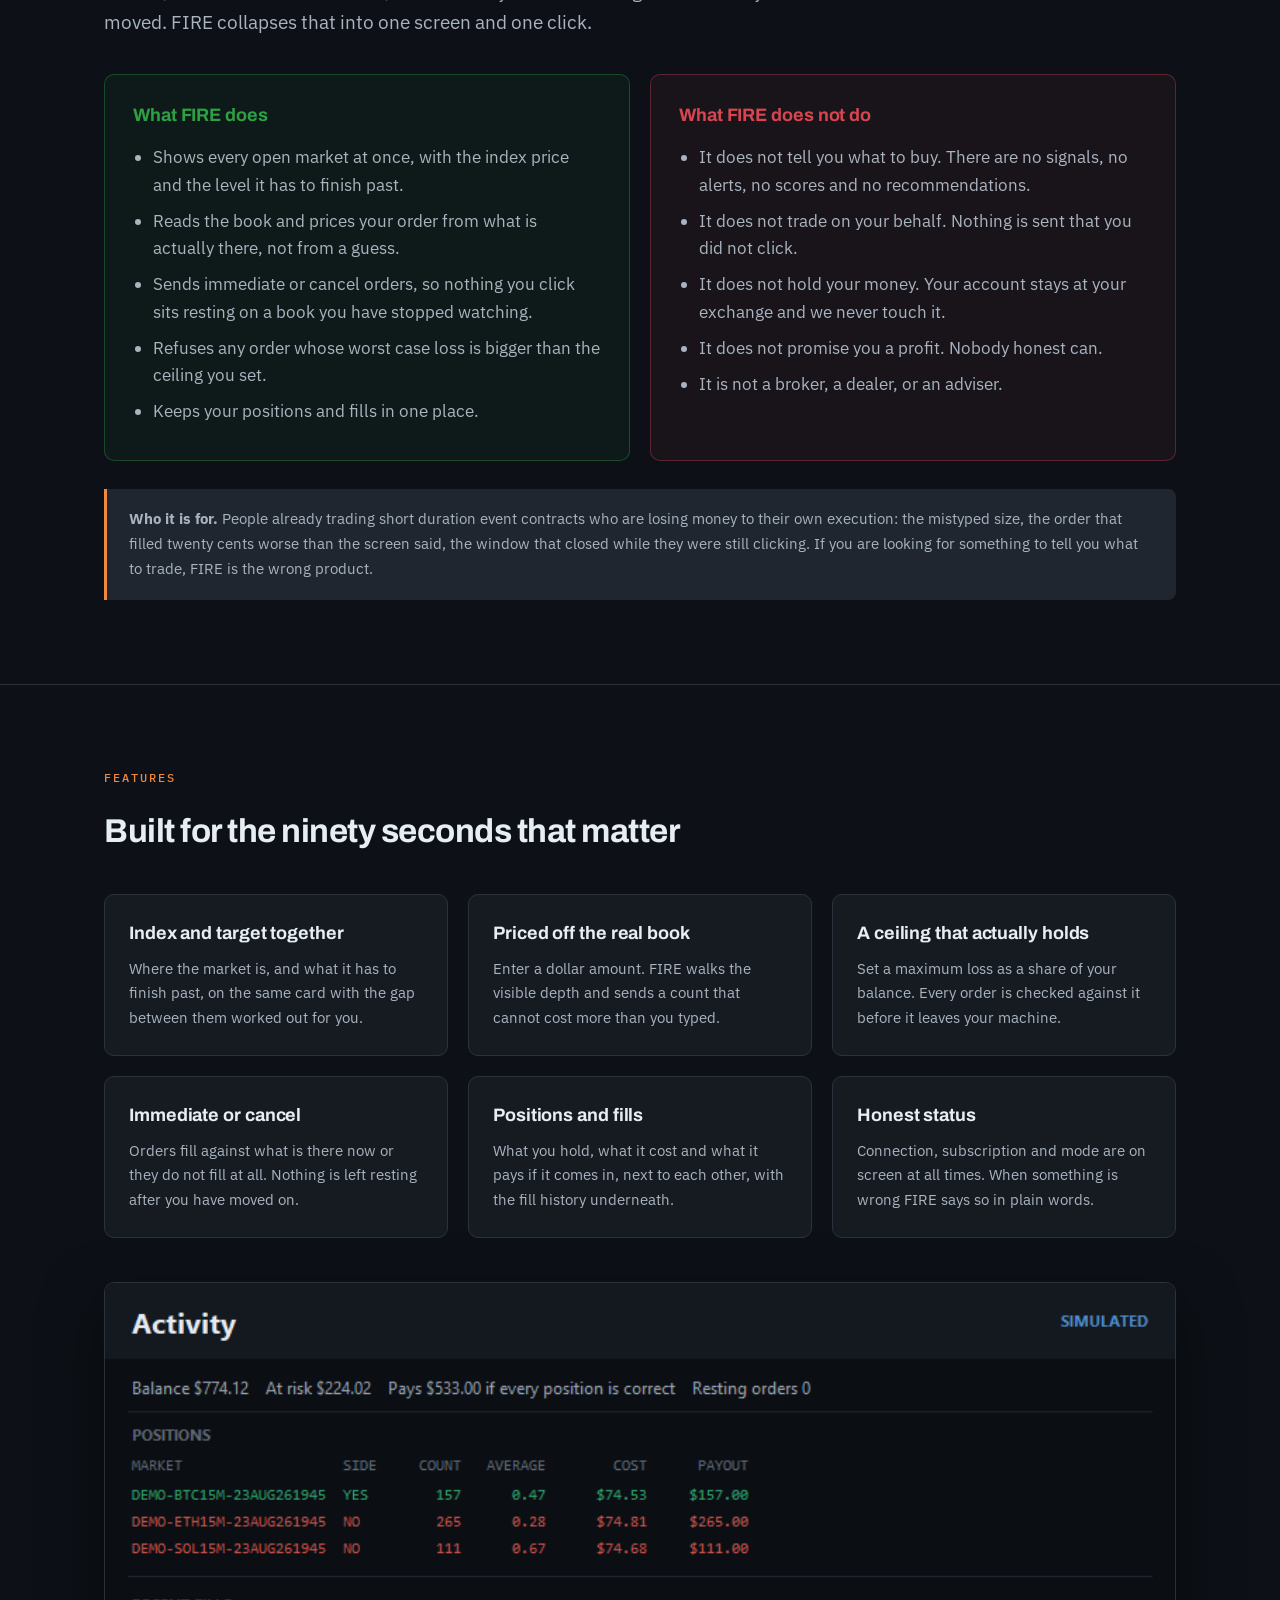
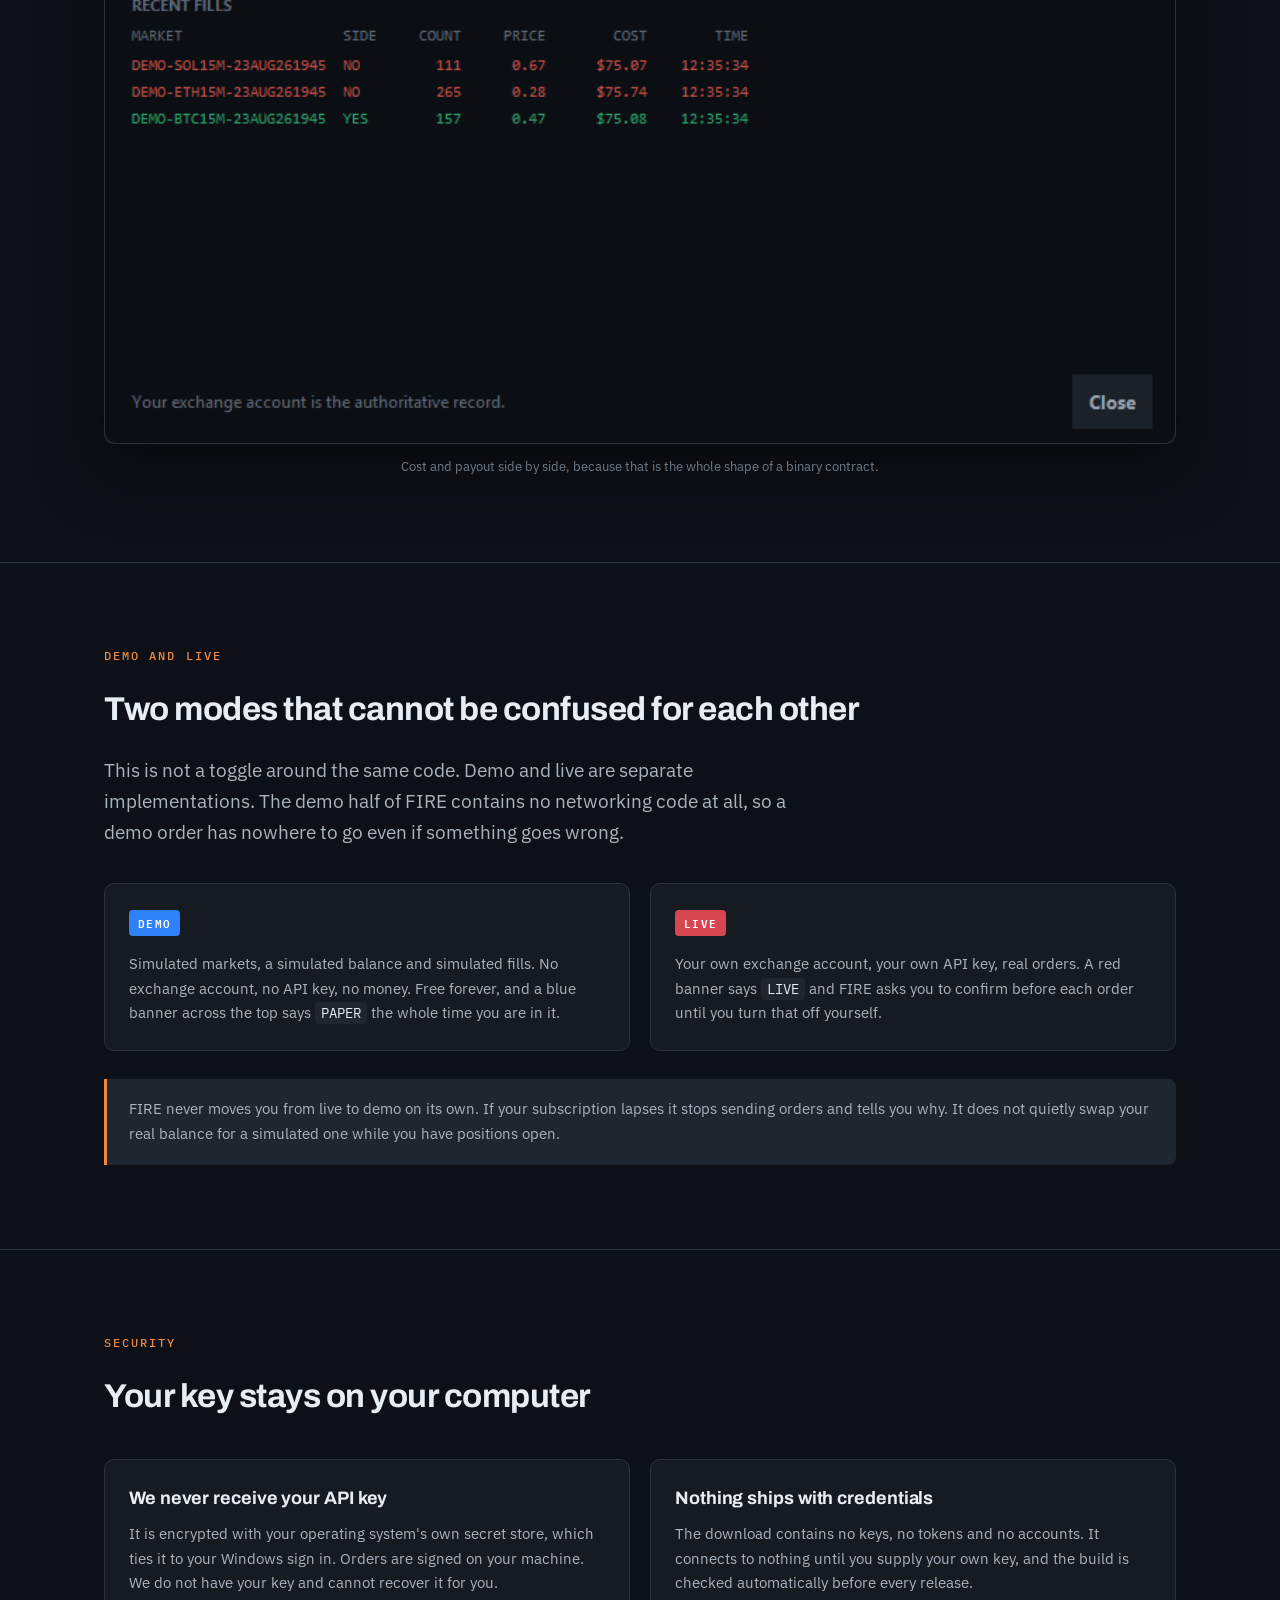
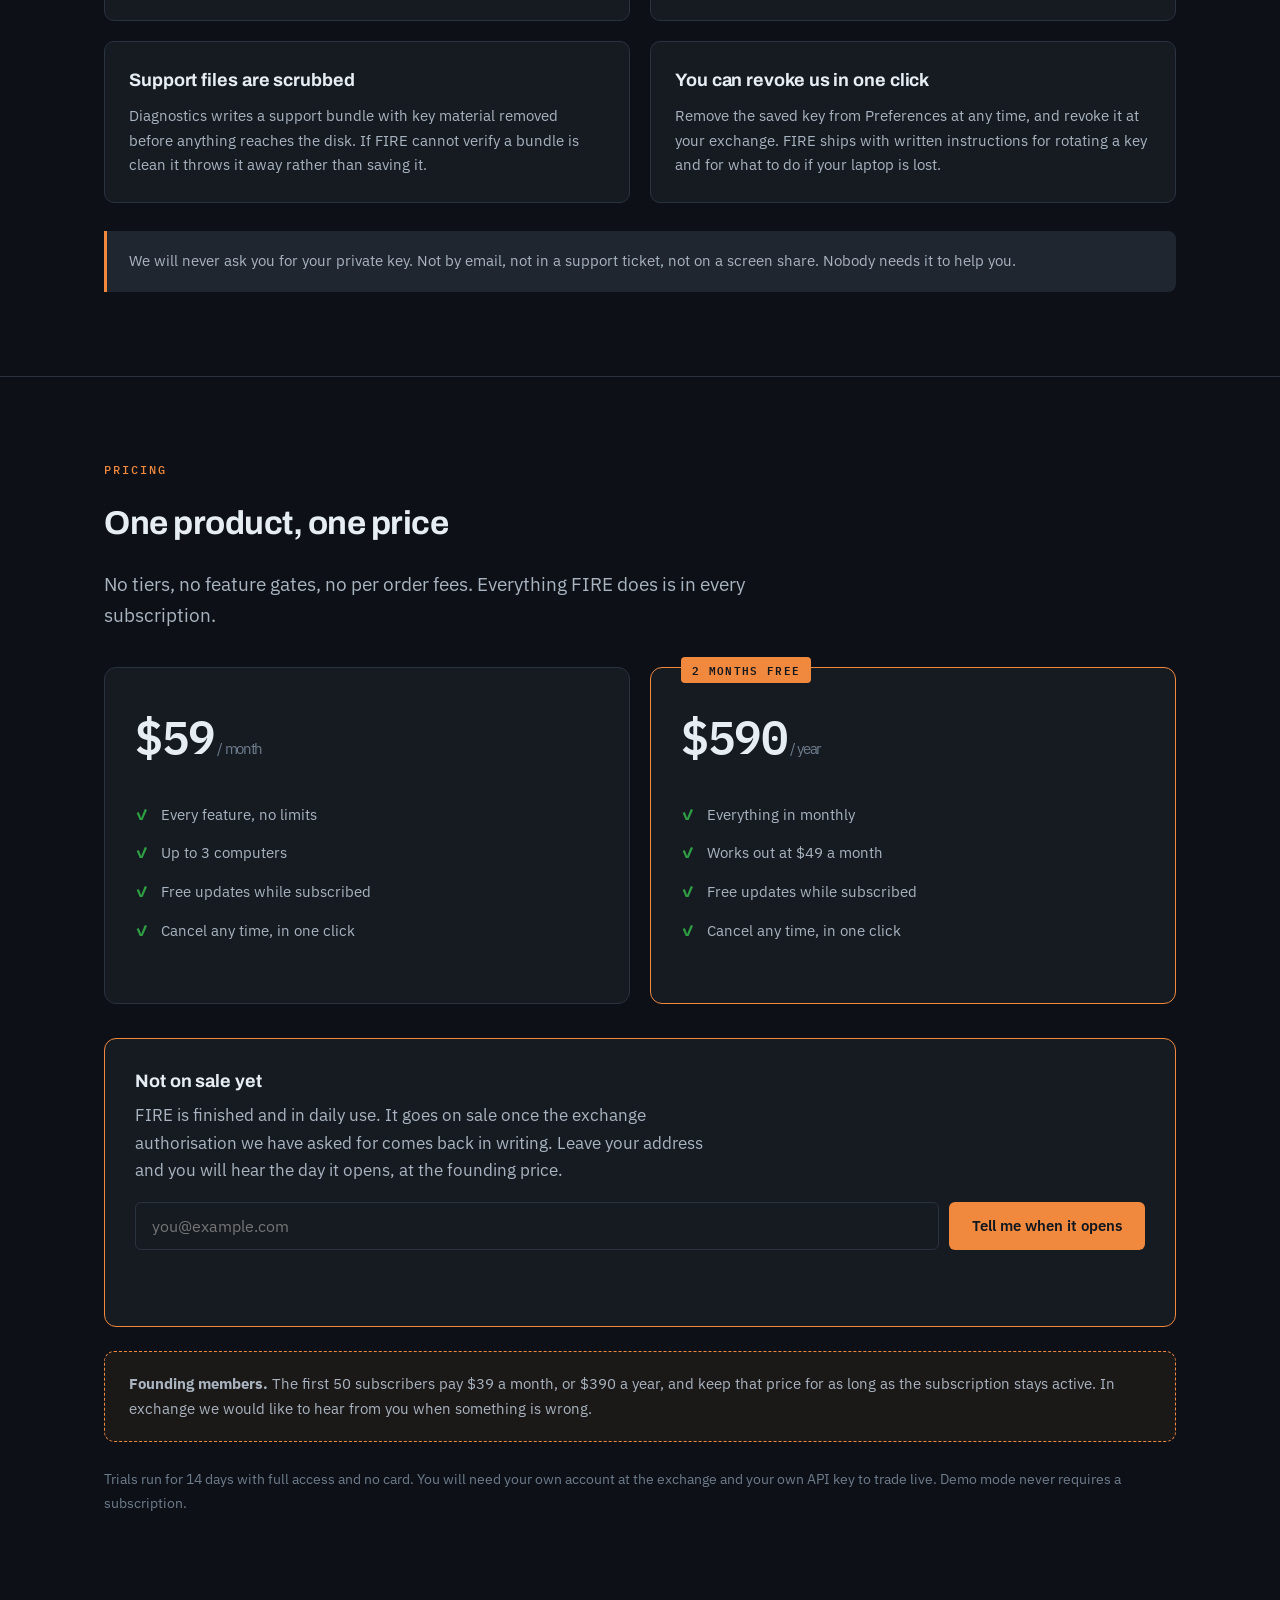
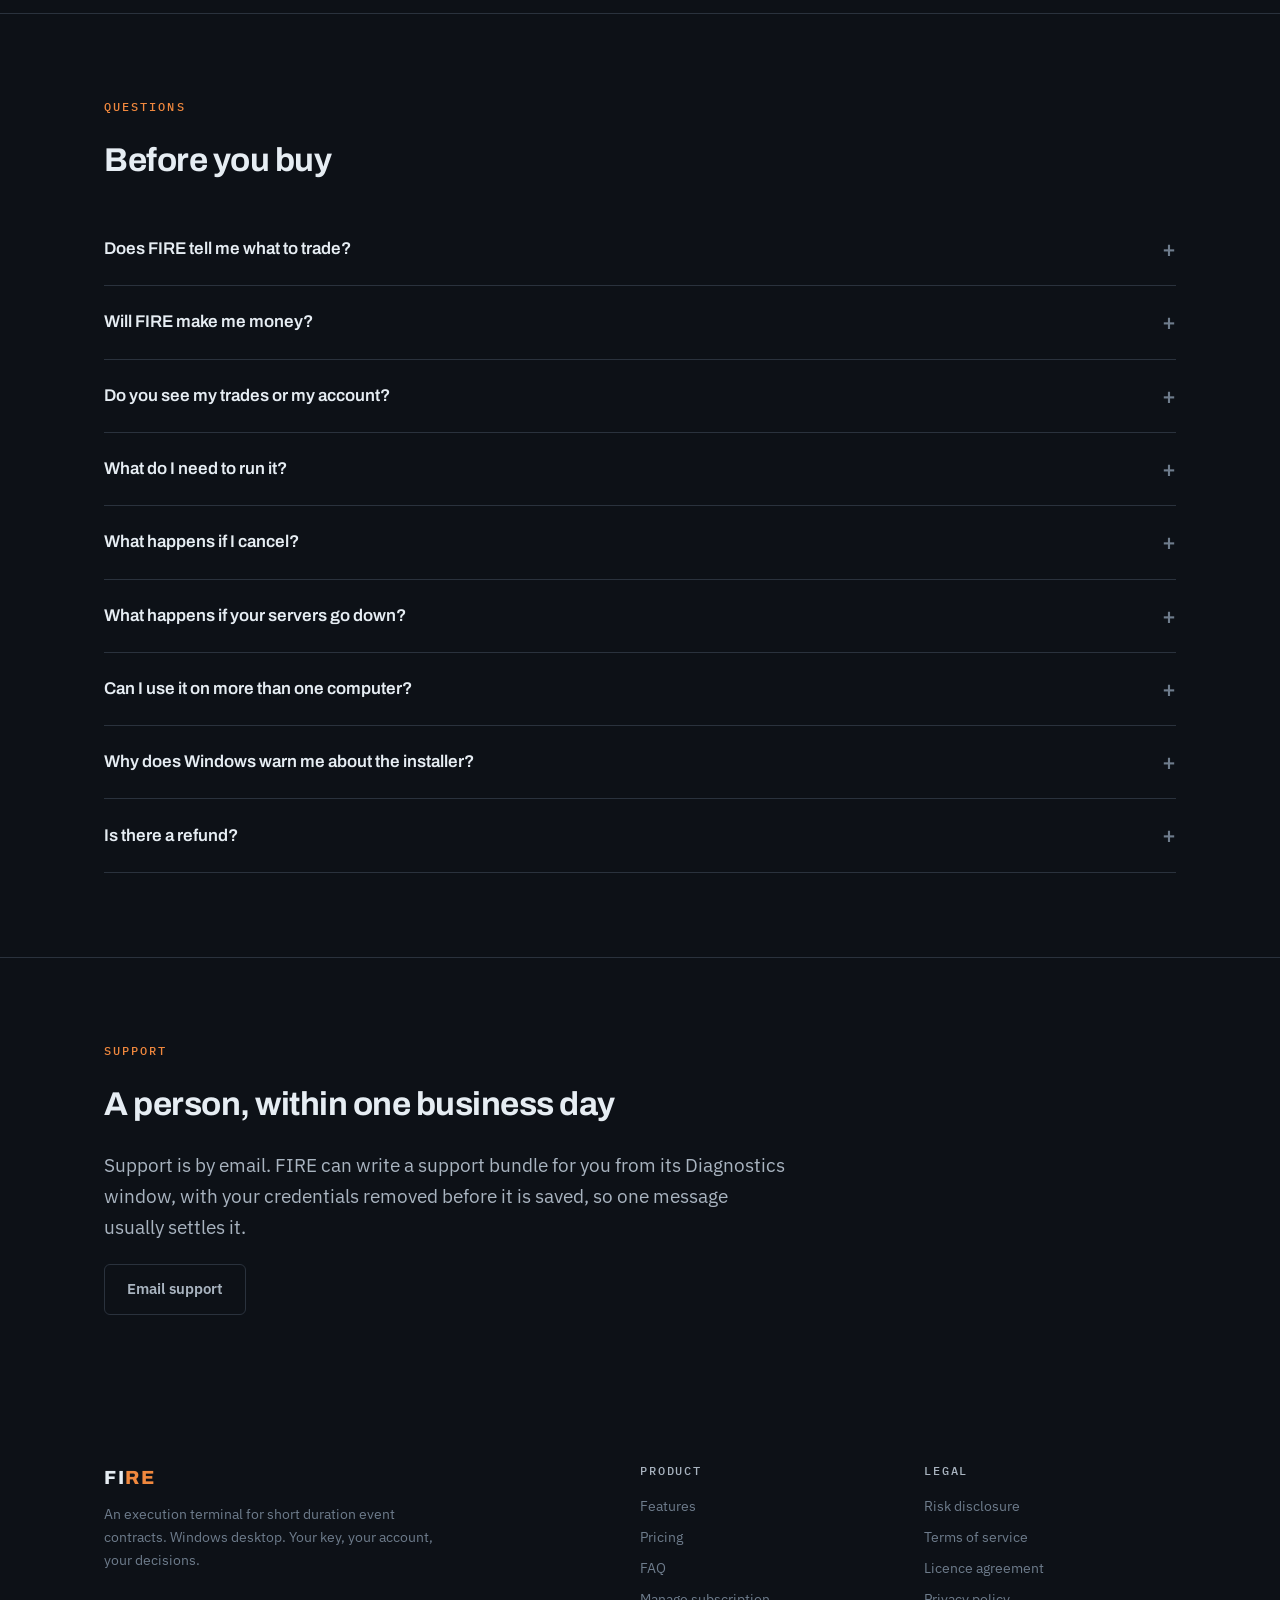
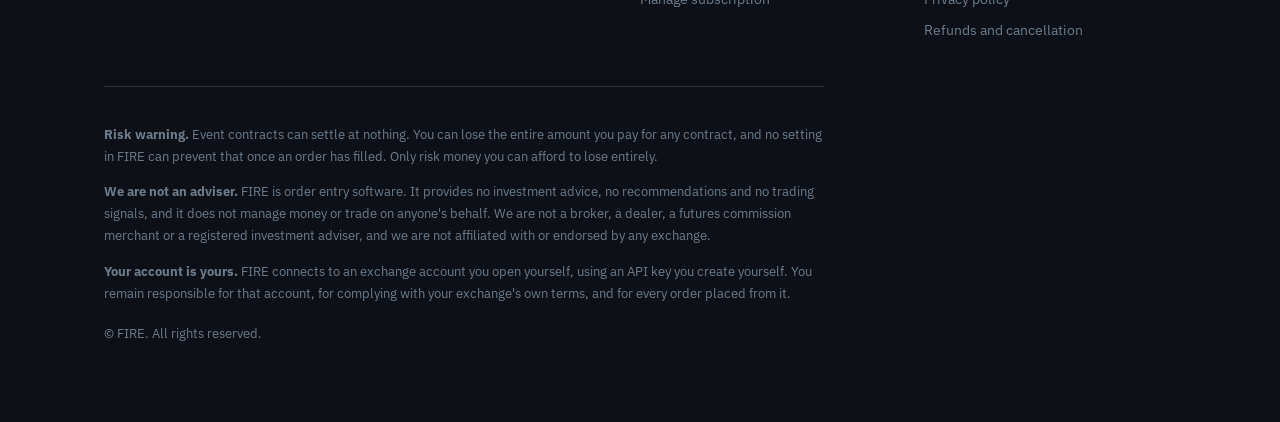
==== commit c918fe29: "Pre launch mode: prices visible, waitlist instead of buy buttons FIRE cannot go on sale today, so th" ====
--- a/site/index.html
+++ b/site/index.html
@@ -41,7 +41,7 @@
       <a class="btn btn-primary" href="#pricing">Start your free trial</a>
       <a class="btn btn-ghost" href="#demo">Try demo mode first</a>
     </div>
-    <p class="hero-note">
+    <p class="hero-note" id="hero-note">
       14 day trial. No card required to start. Demo mode is free forever and
       needs no exchange account.
     </p>
@@ -263,6 +263,26 @@
         </ul>
         <a class="btn btn-primary" href="#" data-plan="annual">Start free trial</a>
       </div>
+    </div>
+
+    <!-- Shown before selling opens. The prices above stay visible, because
+         somebody deciding whether to care needs to know what it will cost. -->
+    <div class="waitlist" id="waitlist" hidden>
+      <h3 style="margin-bottom:6px">Not on sale yet</h3>
+      <p style="color:var(--text-dim); margin:0 0 18px; max-width:60ch">
+        FIRE is finished and in daily use. It goes on sale once the exchange
+        authorisation we have asked for comes back in writing. Leave your
+        address and you will hear the day it opens, at the founding price.
+      </p>
+      <form id="wl-form" style="display:flex; gap:10px; flex-wrap:wrap">
+        <input id="wl-email" type="email" required placeholder="you@example.com"
+               autocomplete="email"
+               style="flex:1 1 260px; padding:13px 16px; border-radius:6px;
+                      background:var(--panel); border:1px solid var(--rule);
+                      color:var(--text); font-size:16px; font-family:var(--body)">
+        <button class="btn btn-primary" type="submit">Tell me when it opens</button>
+      </form>
+      <p id="wl-msg" style="color:var(--text-faint); font-size:14px; min-height:22px; margin-top:12px"></p>
     </div>
 
     <div class="founding">
@@ -420,6 +440,35 @@
 <script>
 // Checkout is started by the licence service, which creates the Stripe session.
 // The site never holds a Stripe key and never sees a card.
+// Waitlist, used before selling opens.
+var wlForm = document.getElementById('wl-form');
+if (wlForm) {
+  wlForm.addEventListener('submit', function (event) {
+    event.preventDefault();
+    var msg = document.getElementById('wl-msg');
+    var email = document.getElementById('wl-email').value.trim();
+    if (!email) { return; }
+    msg.textContent = 'One moment...';
+    fetch(window.FIRE_API + '/waitlist', {
+      method: 'POST',
+      headers: { 'Content-Type': 'application/json' },
+      body: JSON.stringify({ email: email, source: 'landing' })
+    }).then(function (r) {
+      if (!r.ok) { throw new Error('rejected'); }
+      return r.json();
+    }).then(function () {
+      // Whether or not they were already on it, the honest answer is the same.
+      msg.textContent = 'You are on the list. We will write once, when it opens.';
+      msg.style.color = 'var(--yes)';
+      wlForm.hidden = true;
+    }).catch(function () {
+      msg.textContent = 'That did not go through. Check the address, or email '
+        + 'us and we will add you by hand.';
+      msg.style.color = 'var(--no)';
+    });
+  });
+}
+
 document.querySelectorAll('[data-plan]').forEach(function (el) {
   el.addEventListener('click', function (event) {
     event.preventDefault();
--- a/site/style.css
+++ b/site/style.css
@@ -173,6 +173,12 @@
 }
 .price .btn { width: 100%; }
 
+.waitlist {
+  margin-top: 34px; padding: 28px 30px; border-radius: 12px;
+  background: var(--panel); border: 1px solid var(--accent);
+}
+.waitlist input:focus-visible { outline: 2px solid var(--accent); outline-offset: 2px; }
+
 .founding {
   margin-top: 24px; padding: 20px 24px; border-radius: 10px;
   border: 1px dashed var(--accent); background: rgba(240, 136, 62, 0.06);
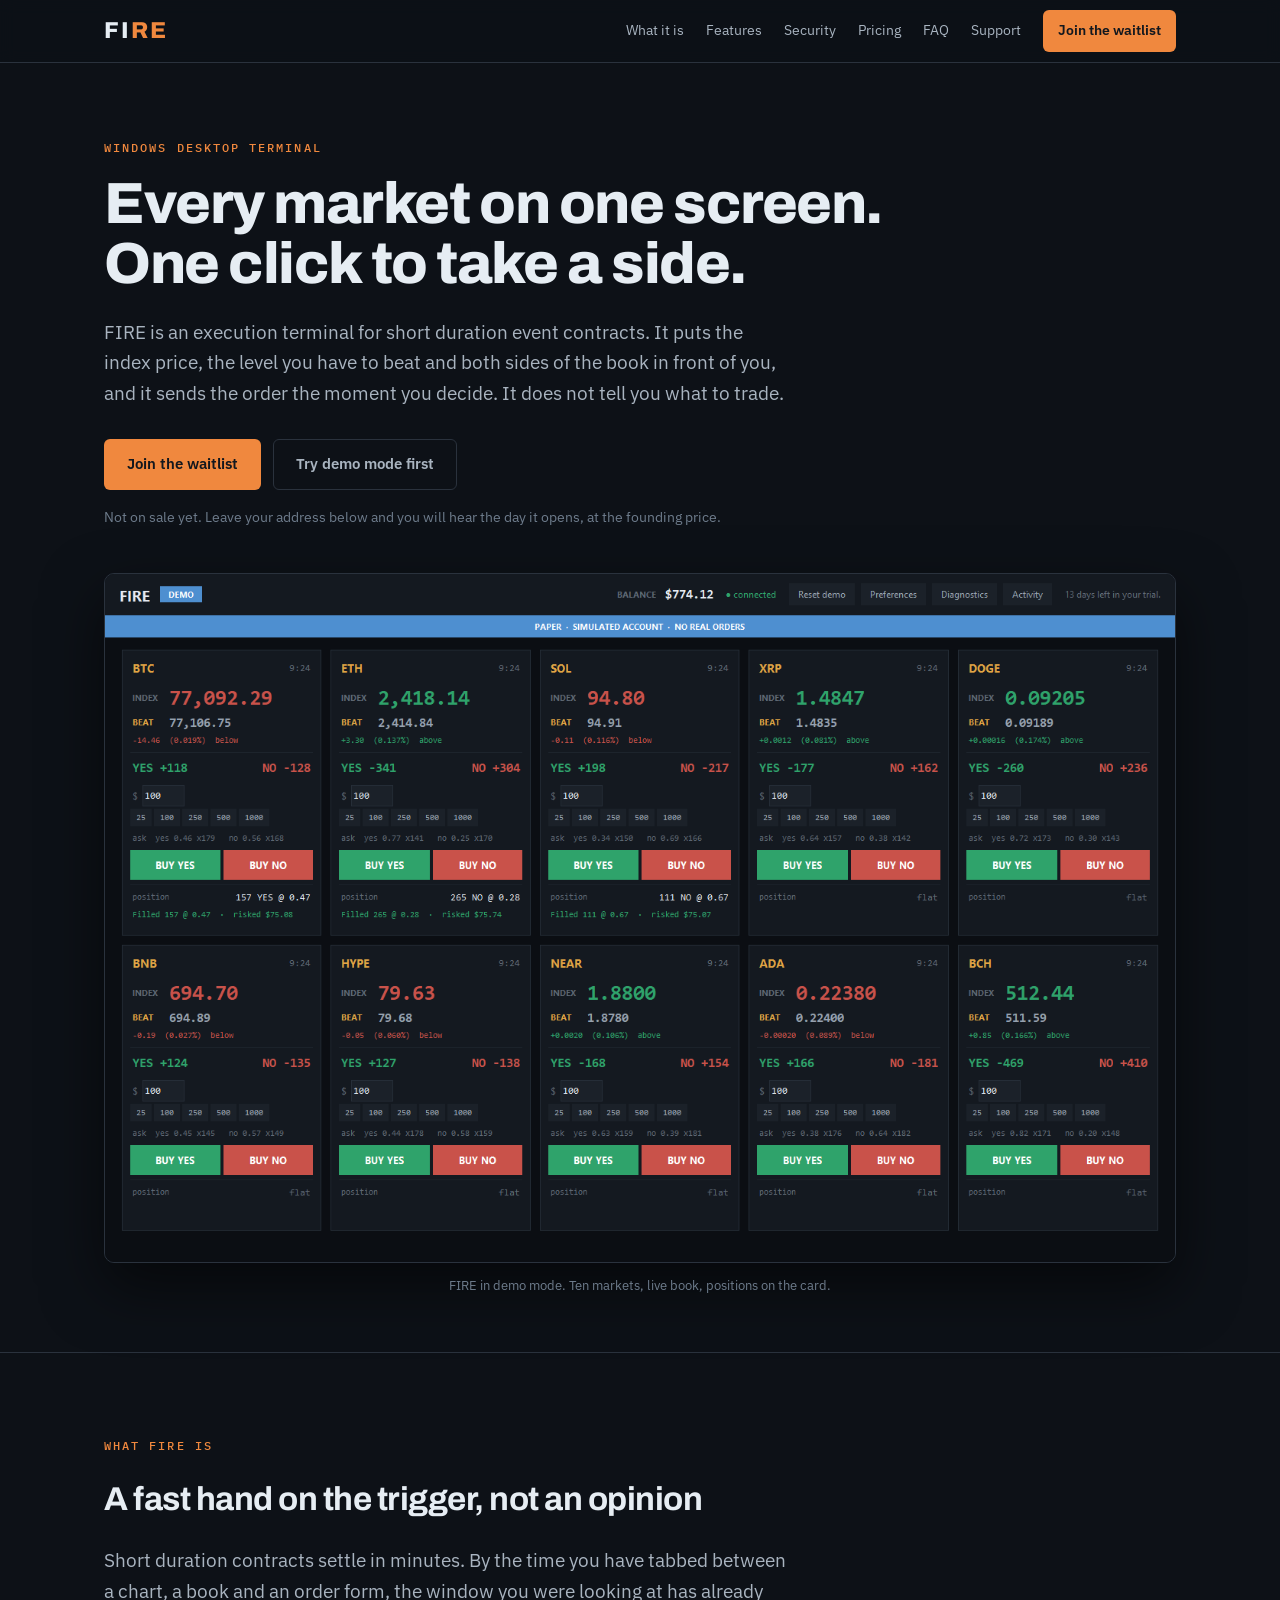
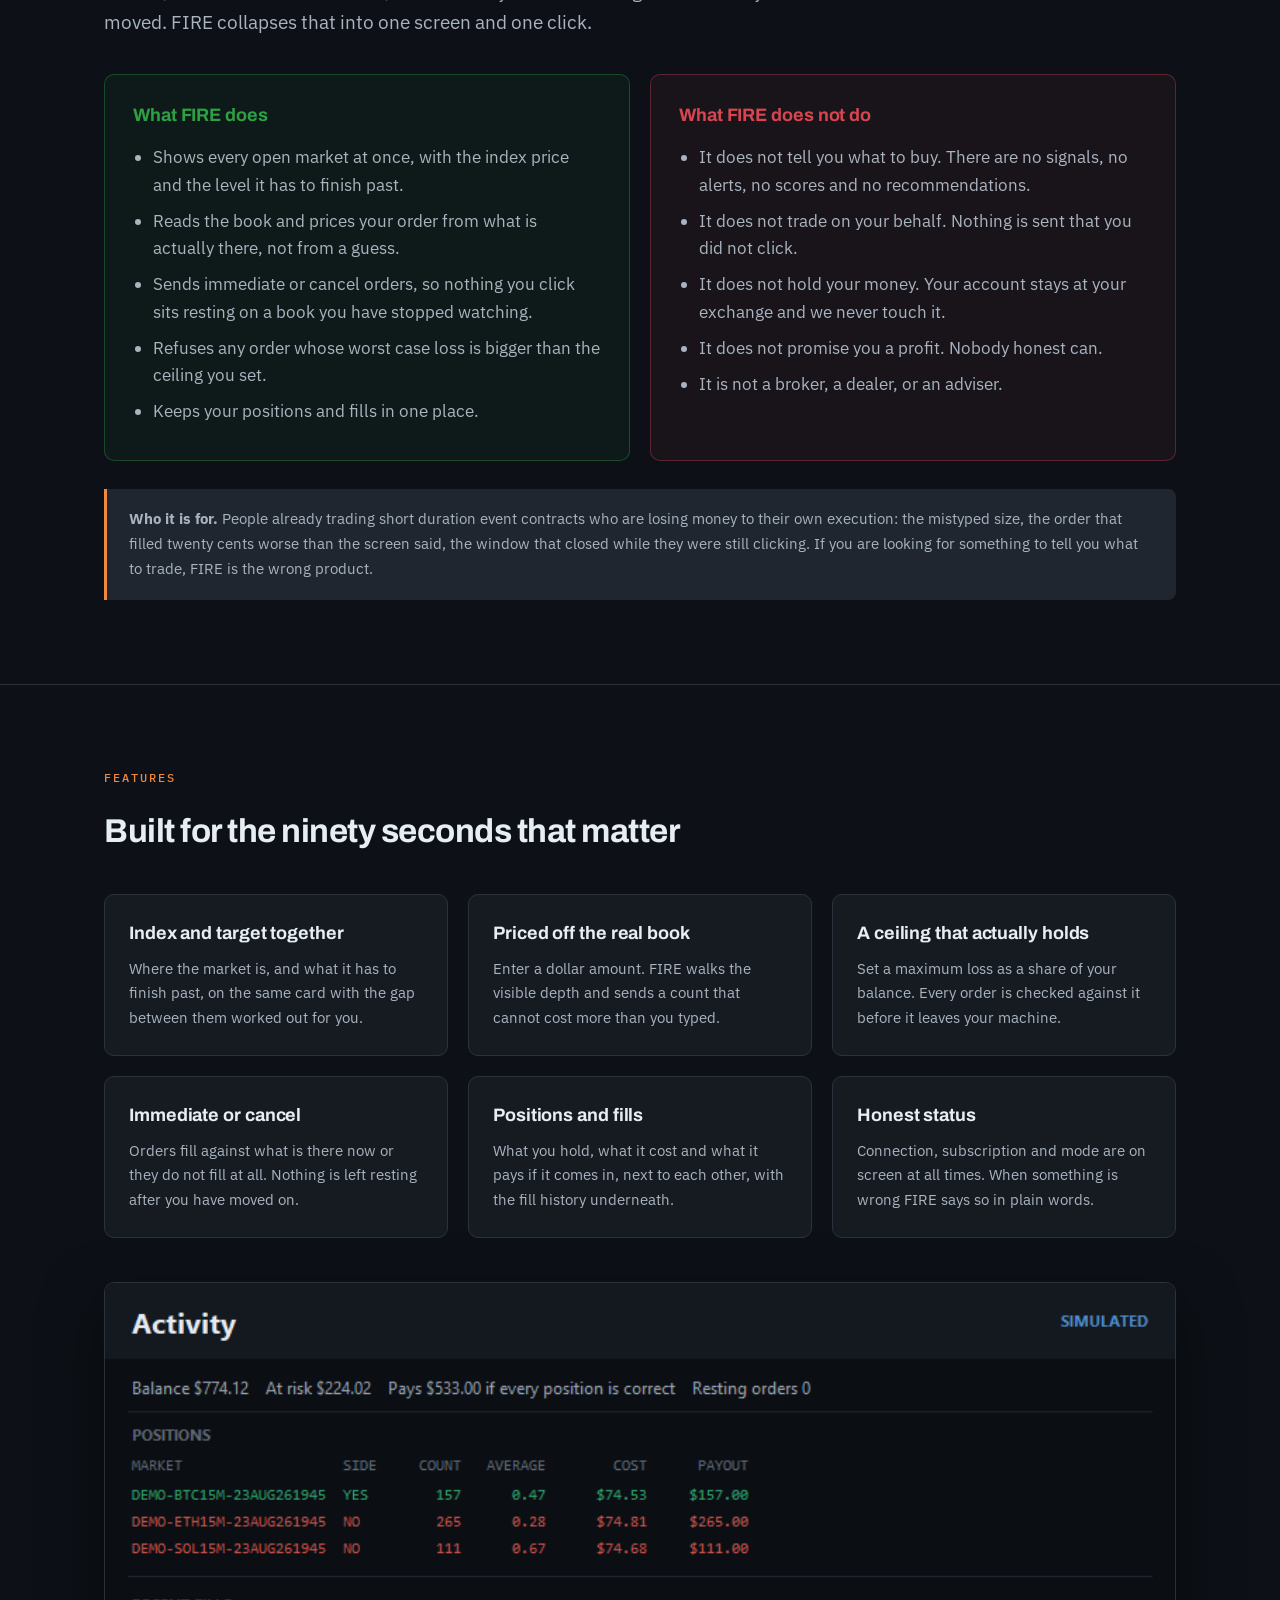
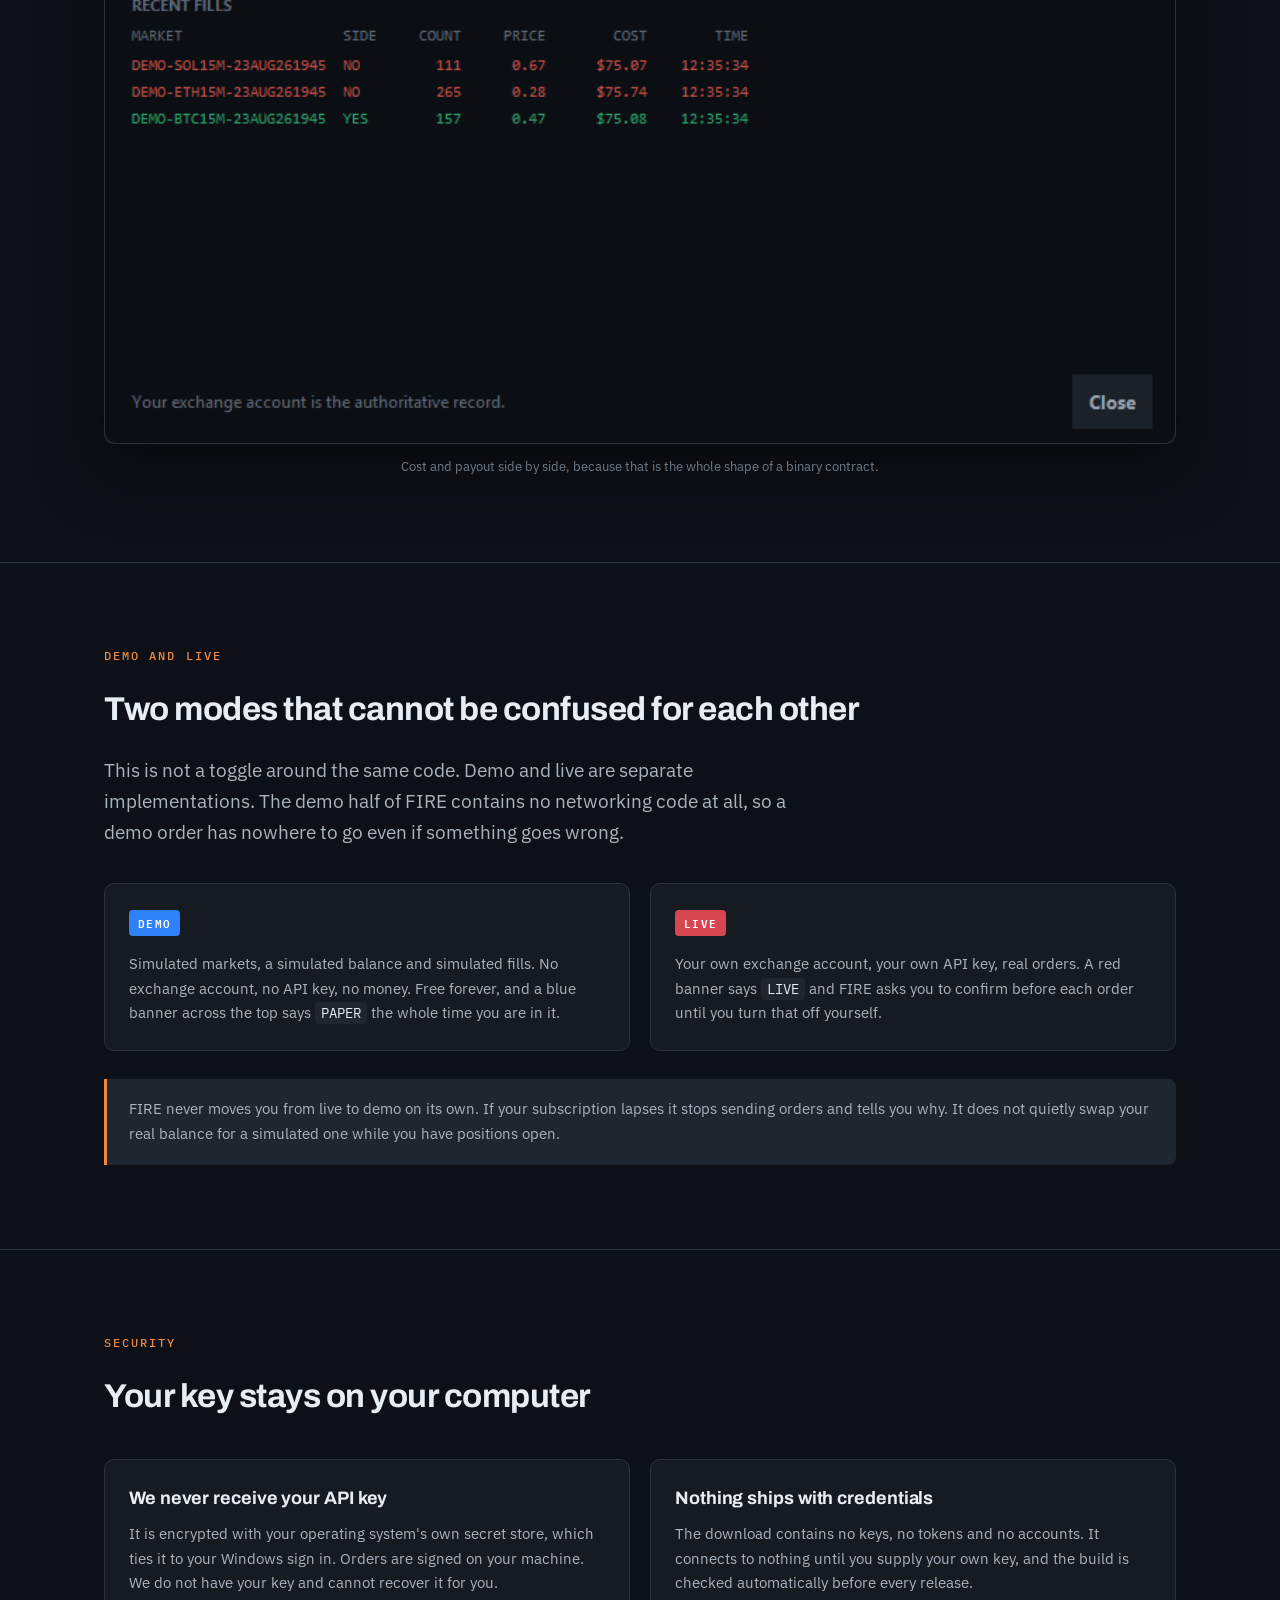
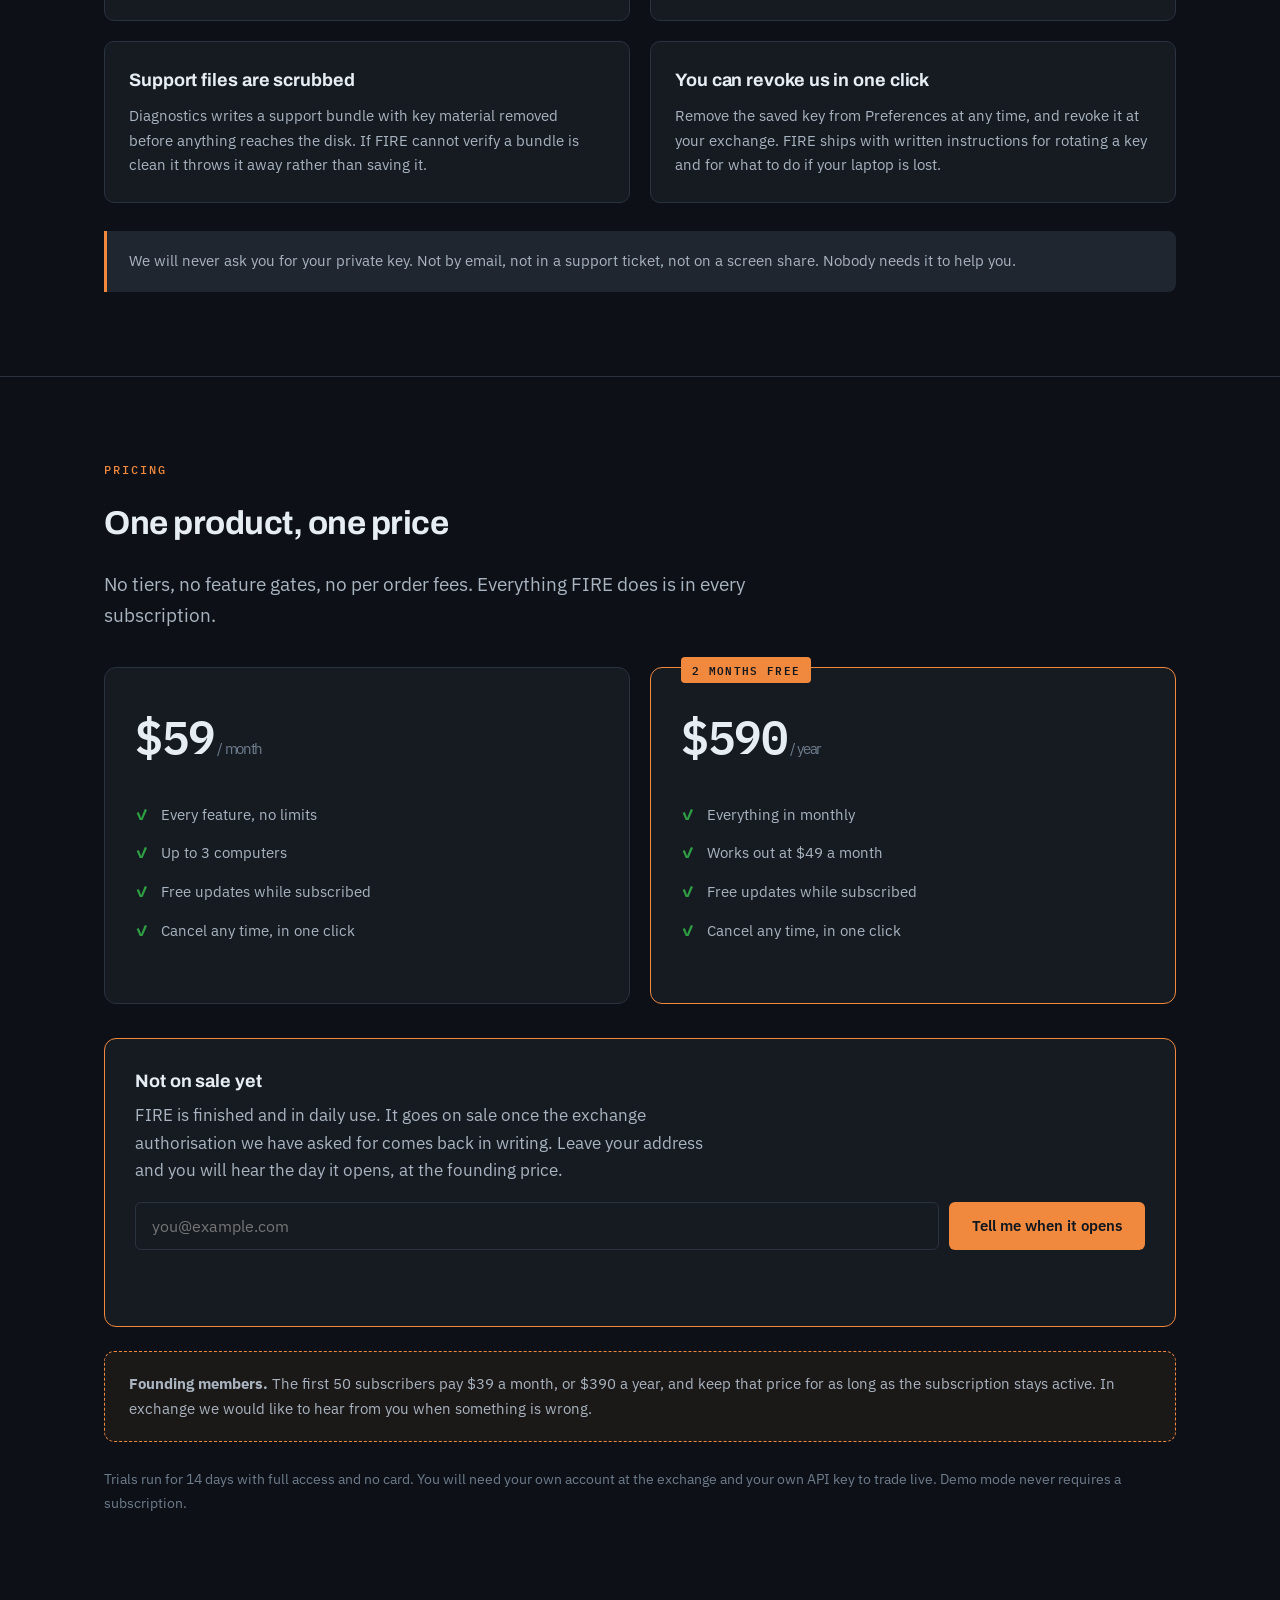
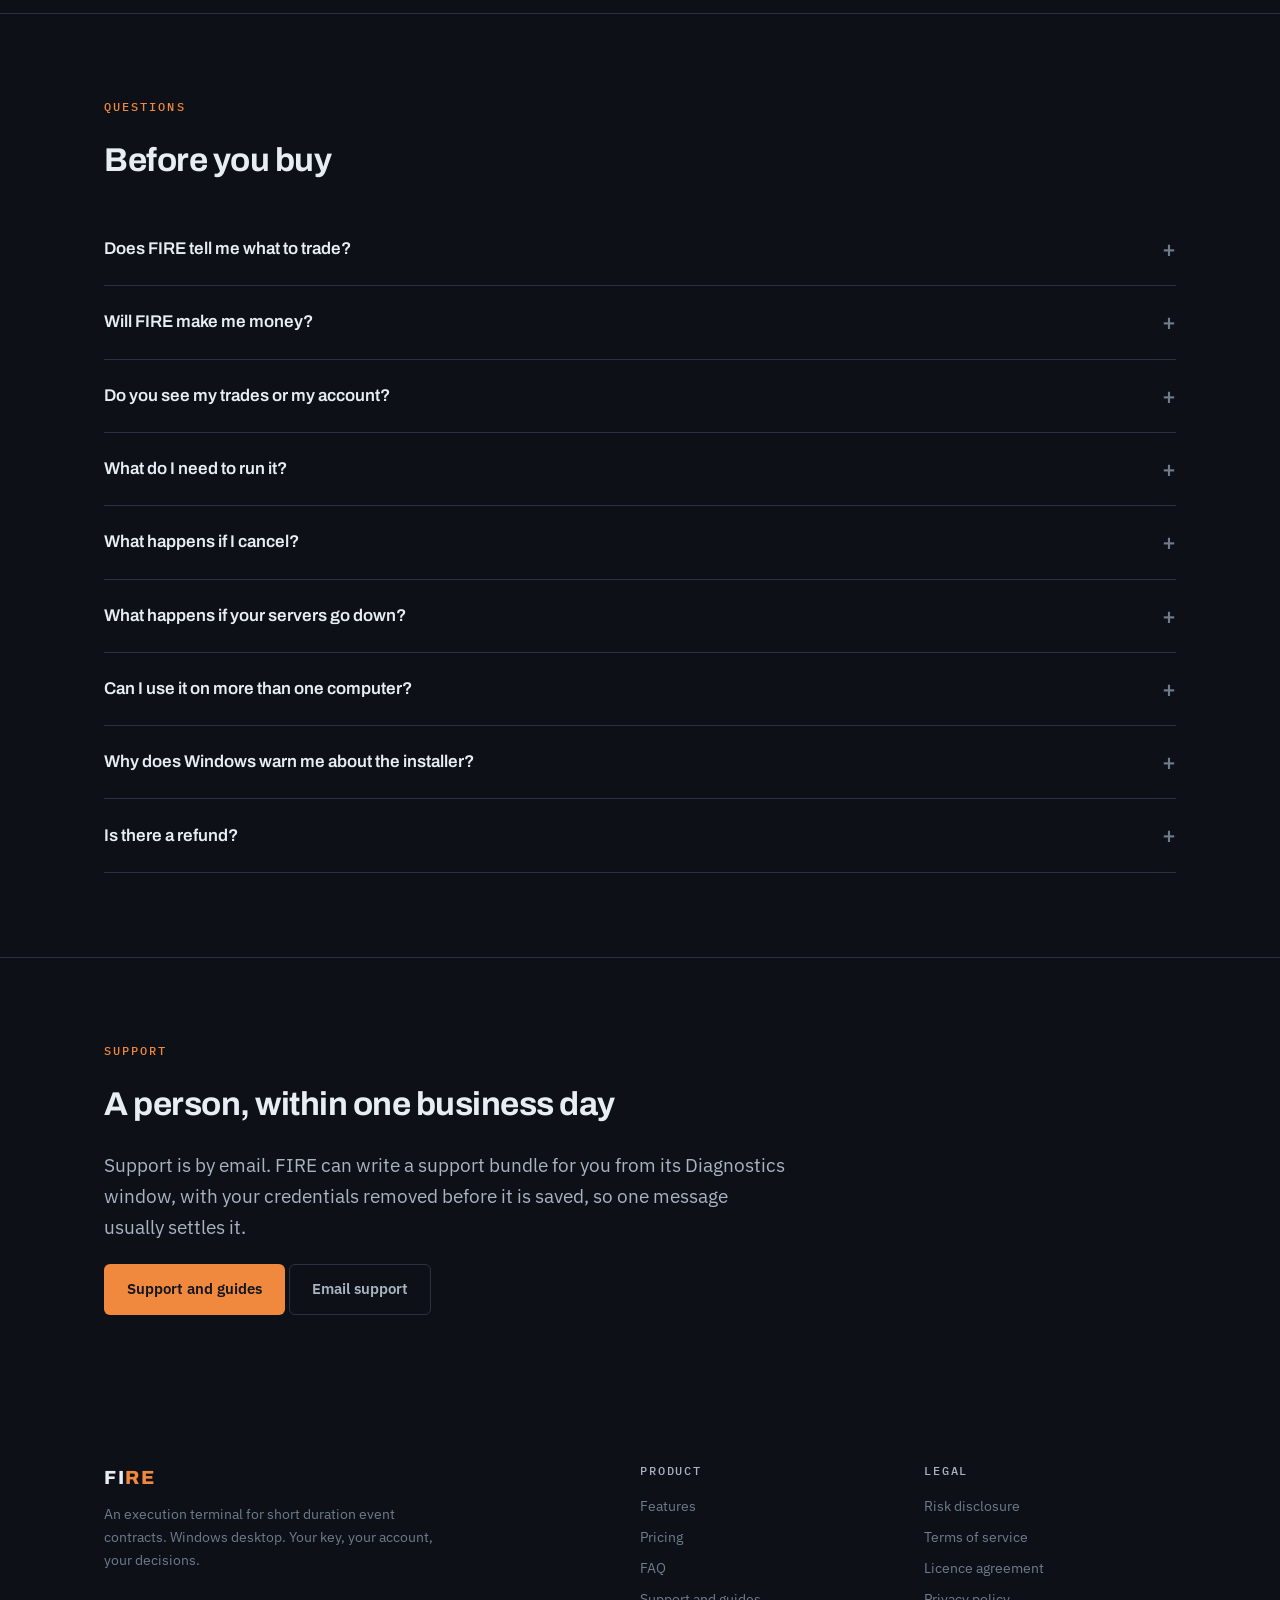
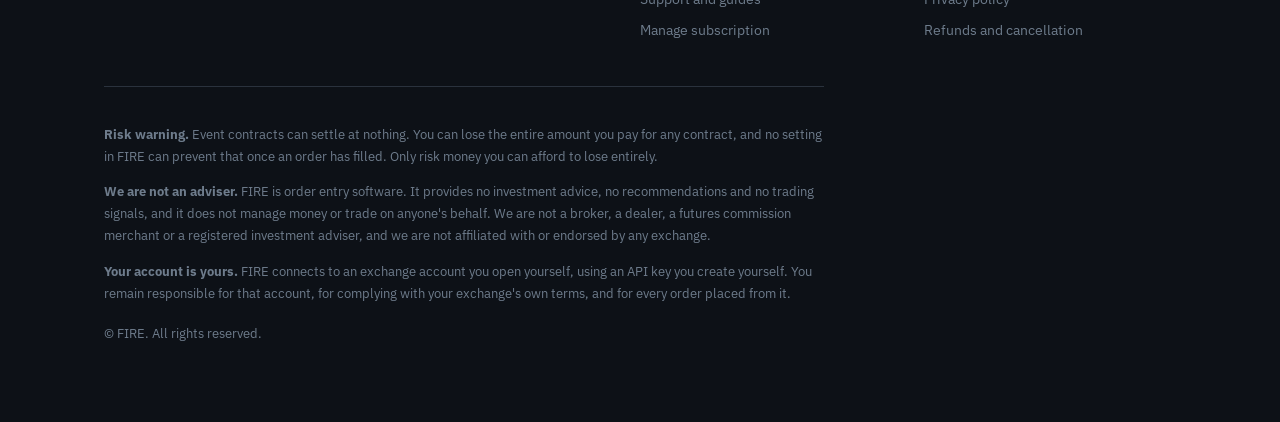
==== commit bc8317c3: "Everything that does not need Nima: icon, device management, one host, support The application now l" ====
--- a/site/index.html
+++ b/site/index.html
@@ -21,6 +21,7 @@
       <a href="#security">Security</a>
       <a href="#pricing">Pricing</a>
       <a href="#faq">FAQ</a>
+      <a href="/support">Support</a>
       <a class="btn btn-primary btn-sm" href="#pricing">Start free trial</a>
     </nav>
   </div>
@@ -379,7 +380,8 @@
       one message usually settles it.
     </p>
     <p style="margin-top:22px">
-      <a class="btn btn-ghost" href="mailto:SUPPORT_EMAIL">Email support</a>
+      <a class="btn btn-primary" href="/support">Support and guides</a>
+      <a class="btn btn-ghost" href="mailto:SUPPORT_EMAIL" data-show-address="1">Email support</a>
     </p>
   </div>
 </section>
@@ -401,6 +403,7 @@
           <li><a href="#features">Features</a></li>
           <li><a href="#pricing">Pricing</a></li>
           <li><a href="#faq">FAQ</a></li>
+          <li><a href="/support">Support and guides</a></li>
           <li><a href="/account">Manage subscription</a></li>
         </ul>
       </div>
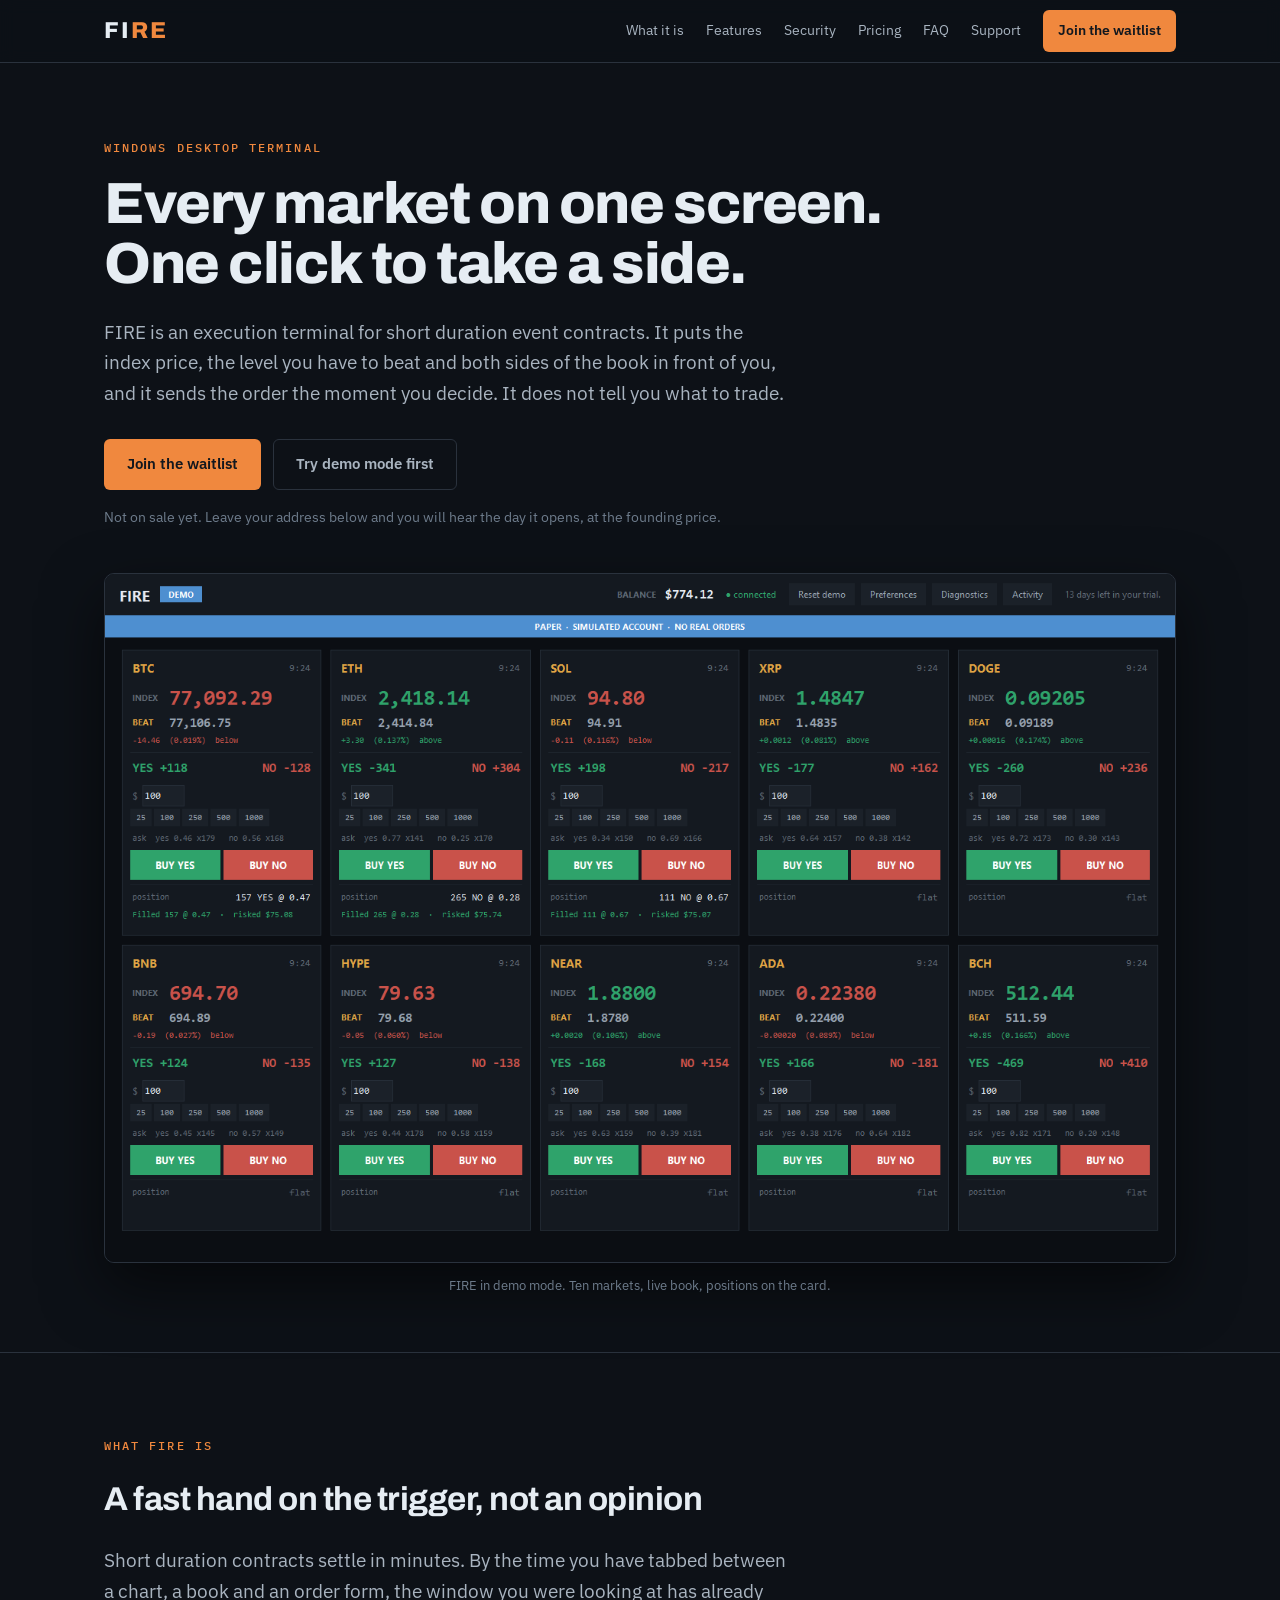
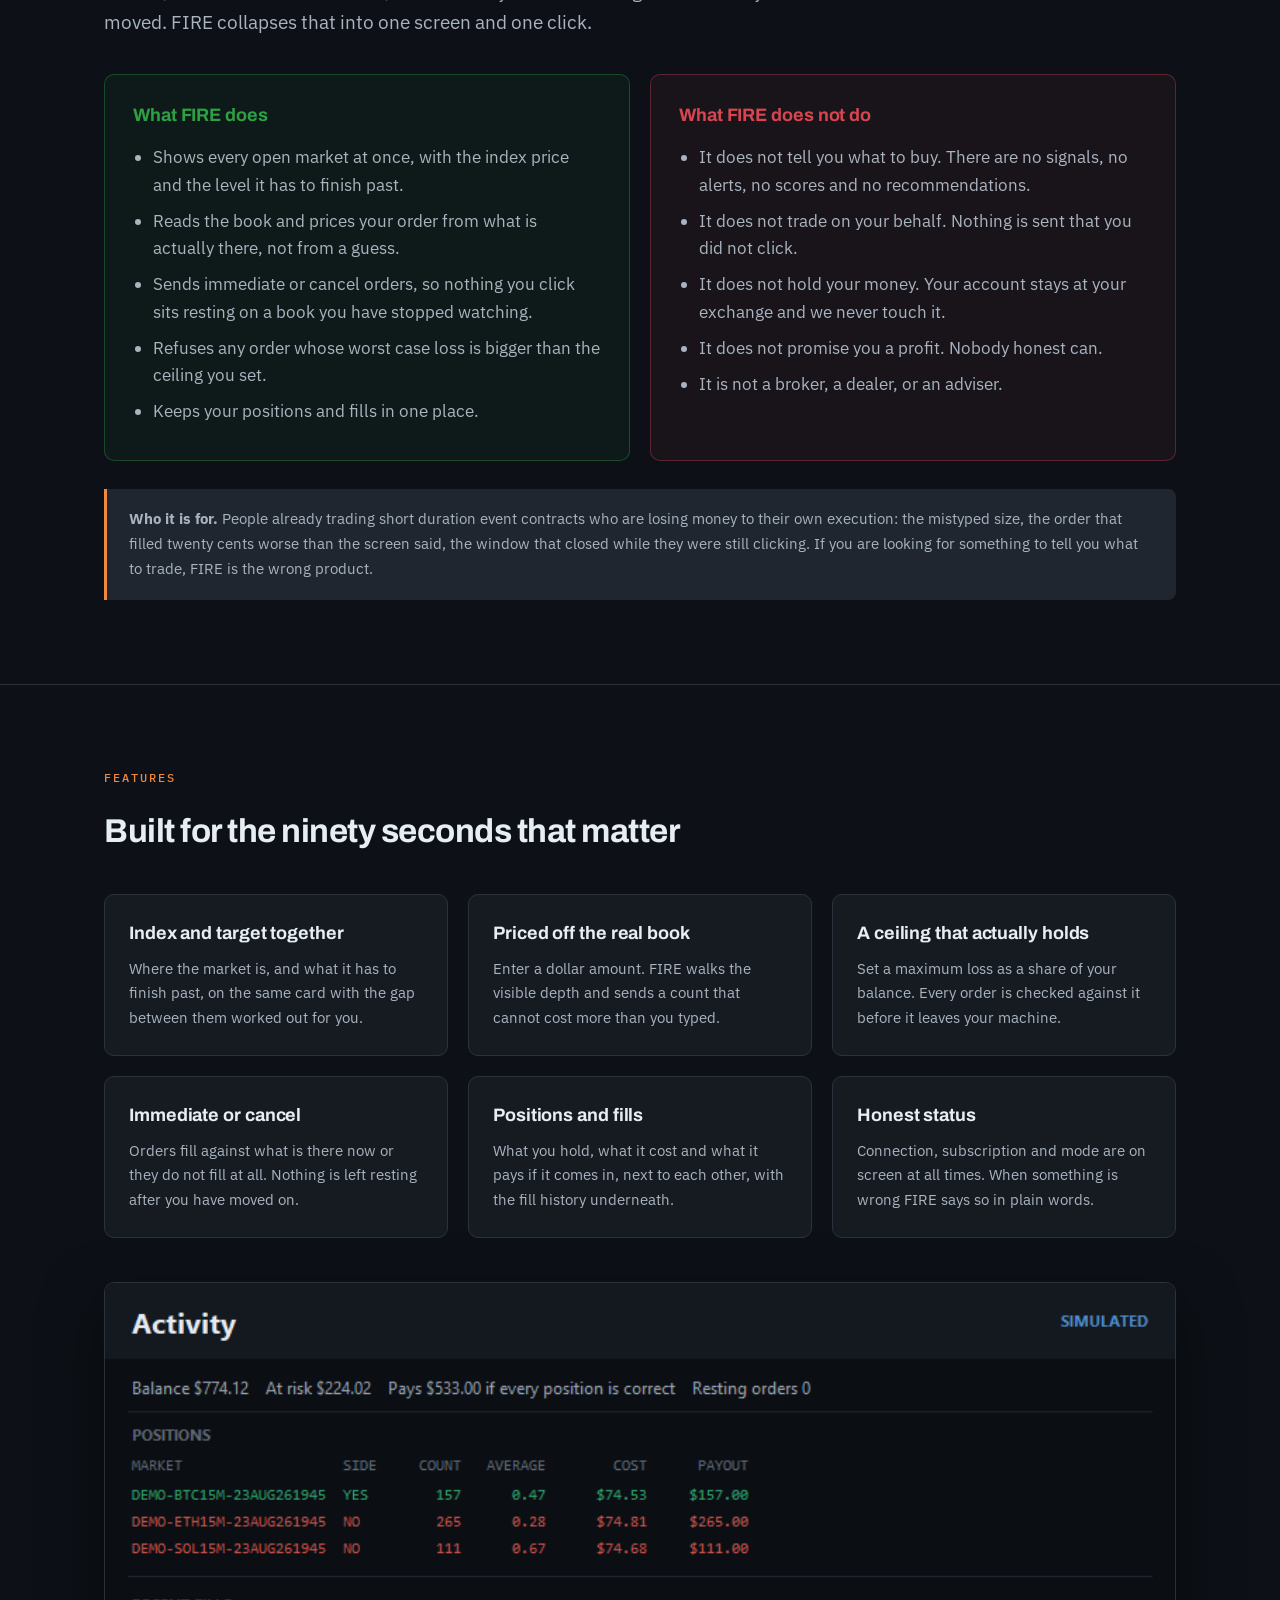
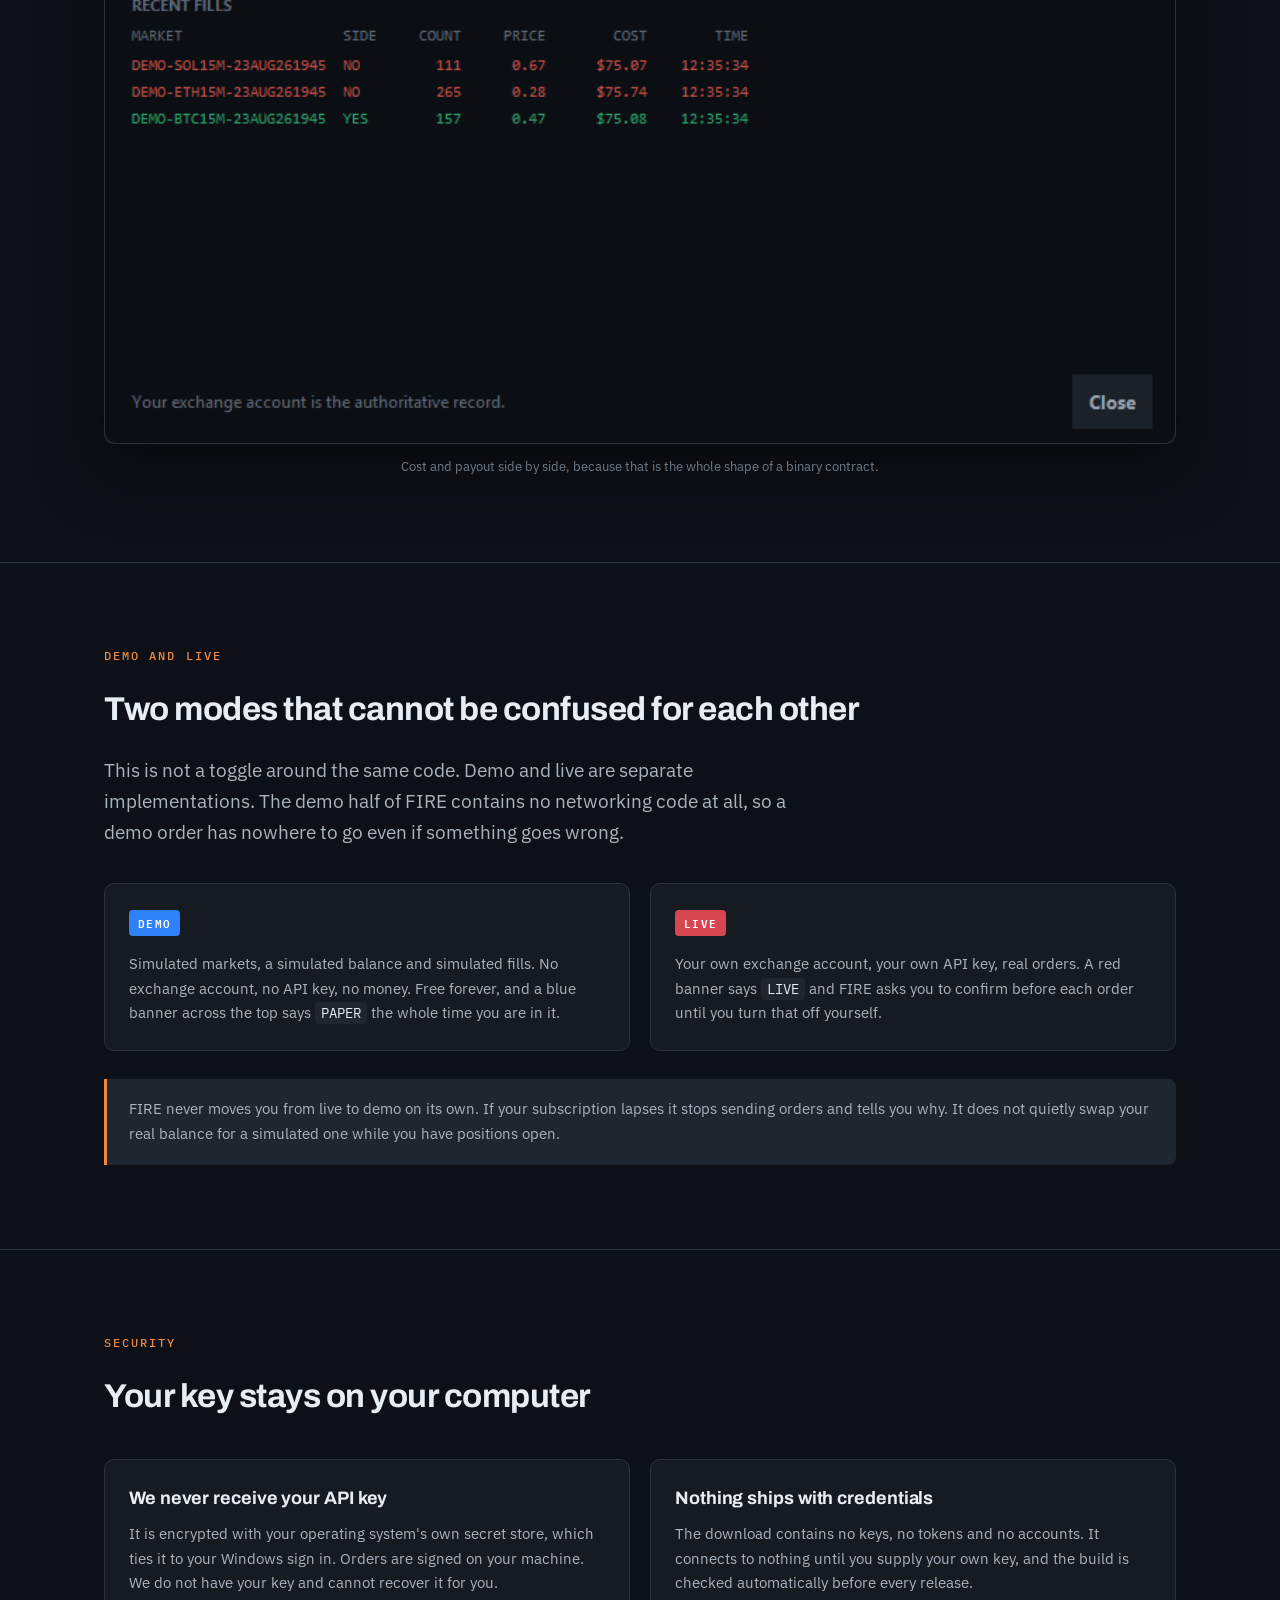
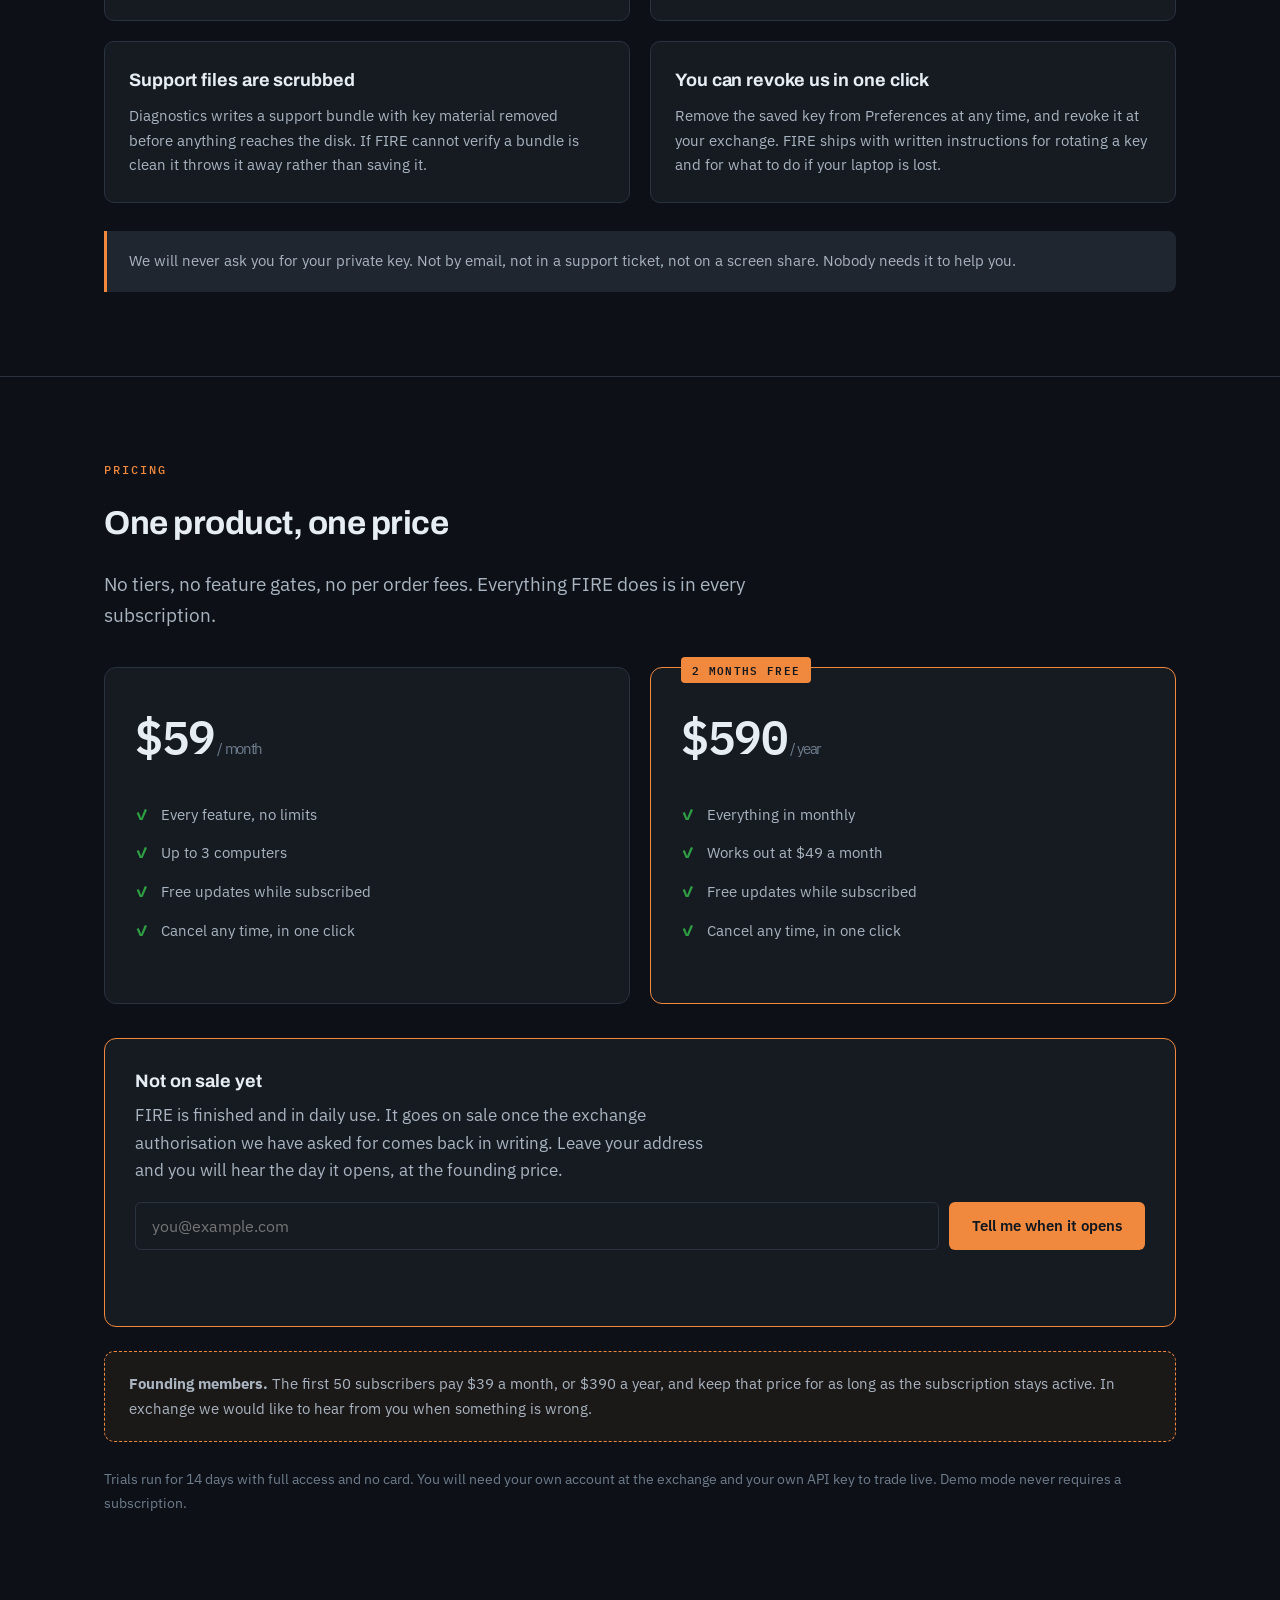
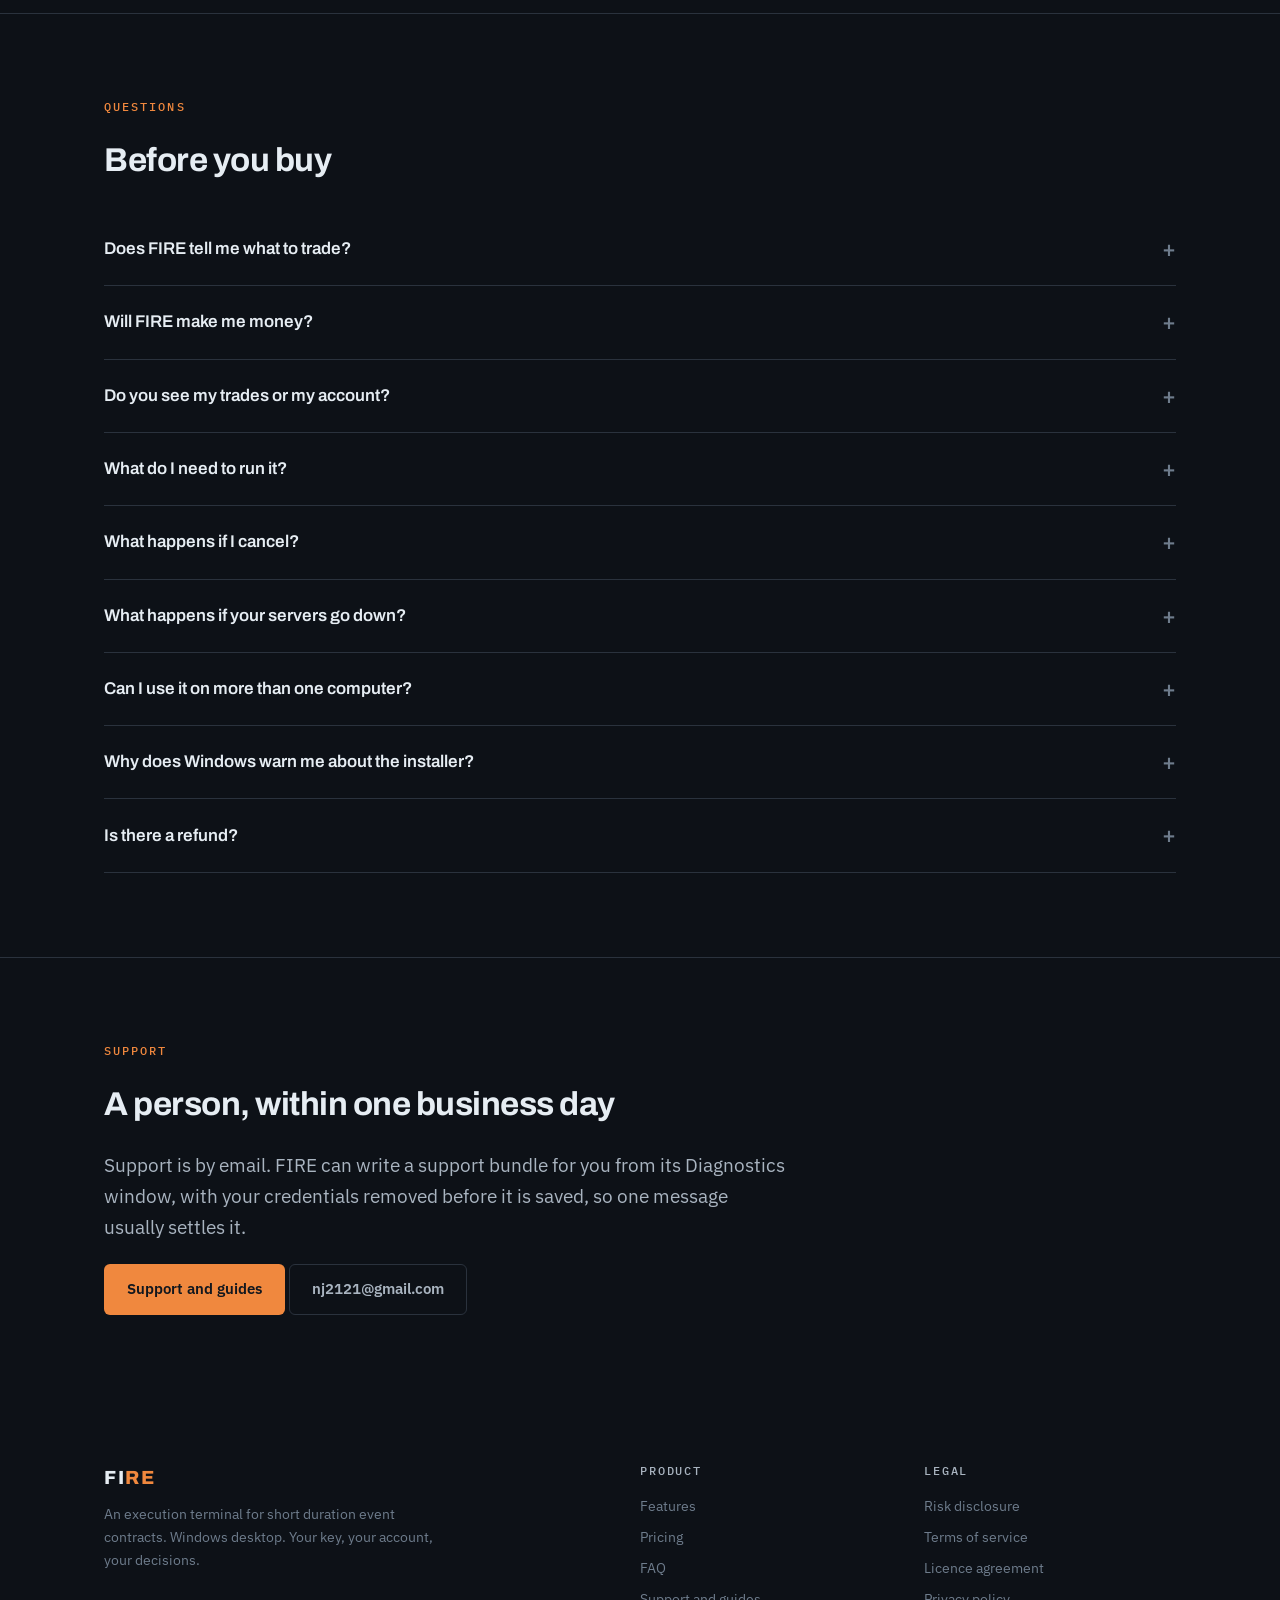
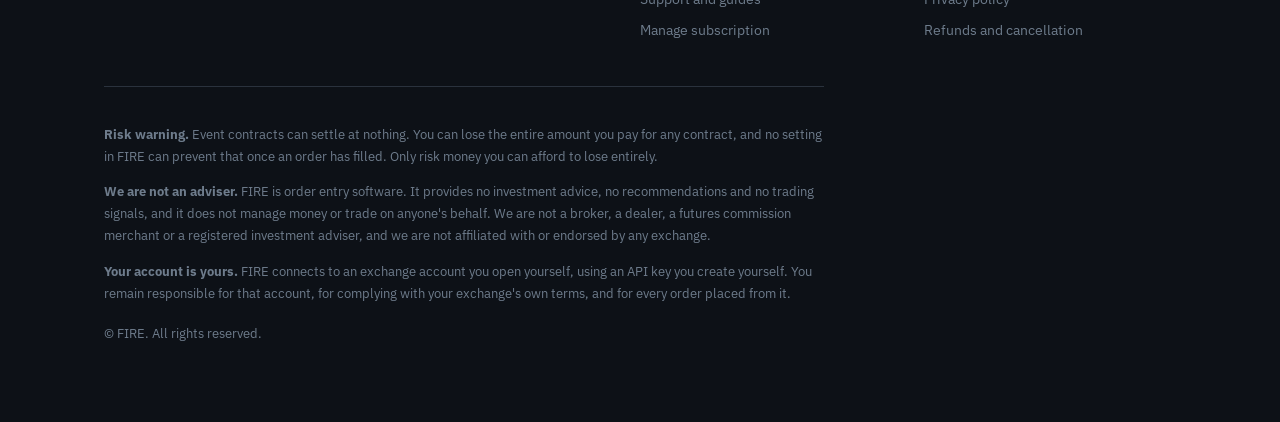
==== commit f491a08b: "Sell through Lemon Squeezy: merchant of record, no Stripe account needed Lemon Squeezy is the seller" ====
--- a/site/index.html
+++ b/site/index.html
@@ -476,6 +476,10 @@
   el.addEventListener('click', function (event) {
     event.preventDefault();
     var plan = el.getAttribute('data-plan');
+    // A hosted checkout is just a link. Prefer it: no API call, no card here.
+    var hosted = (window.FIRE_CONFIG || {})[
+      plan === 'annual' ? 'checkoutAnnual' : 'checkoutMonthly'];
+    if (hosted) { window.location = hosted; return; }
     var original = el.textContent;
     el.textContent = 'Opening checkout...';
     fetch(window.FIRE_API + '/checkout', {
